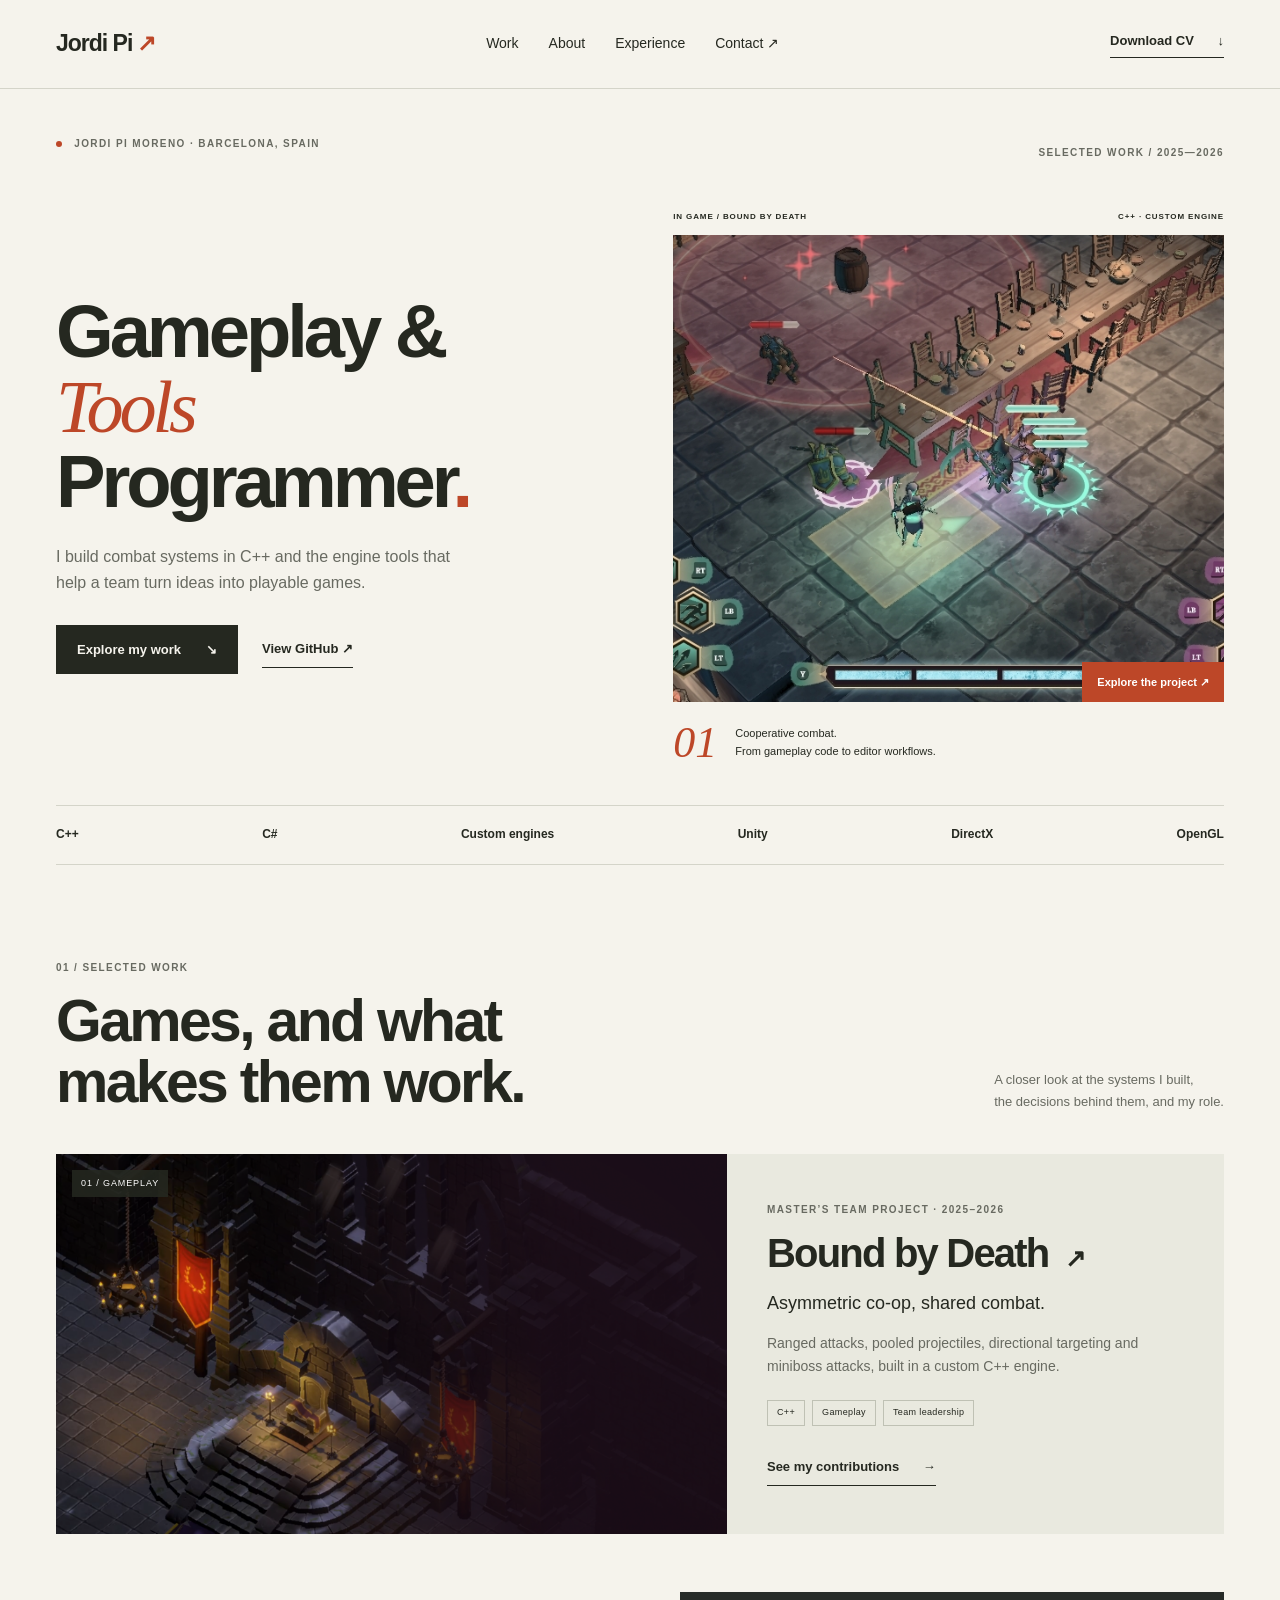
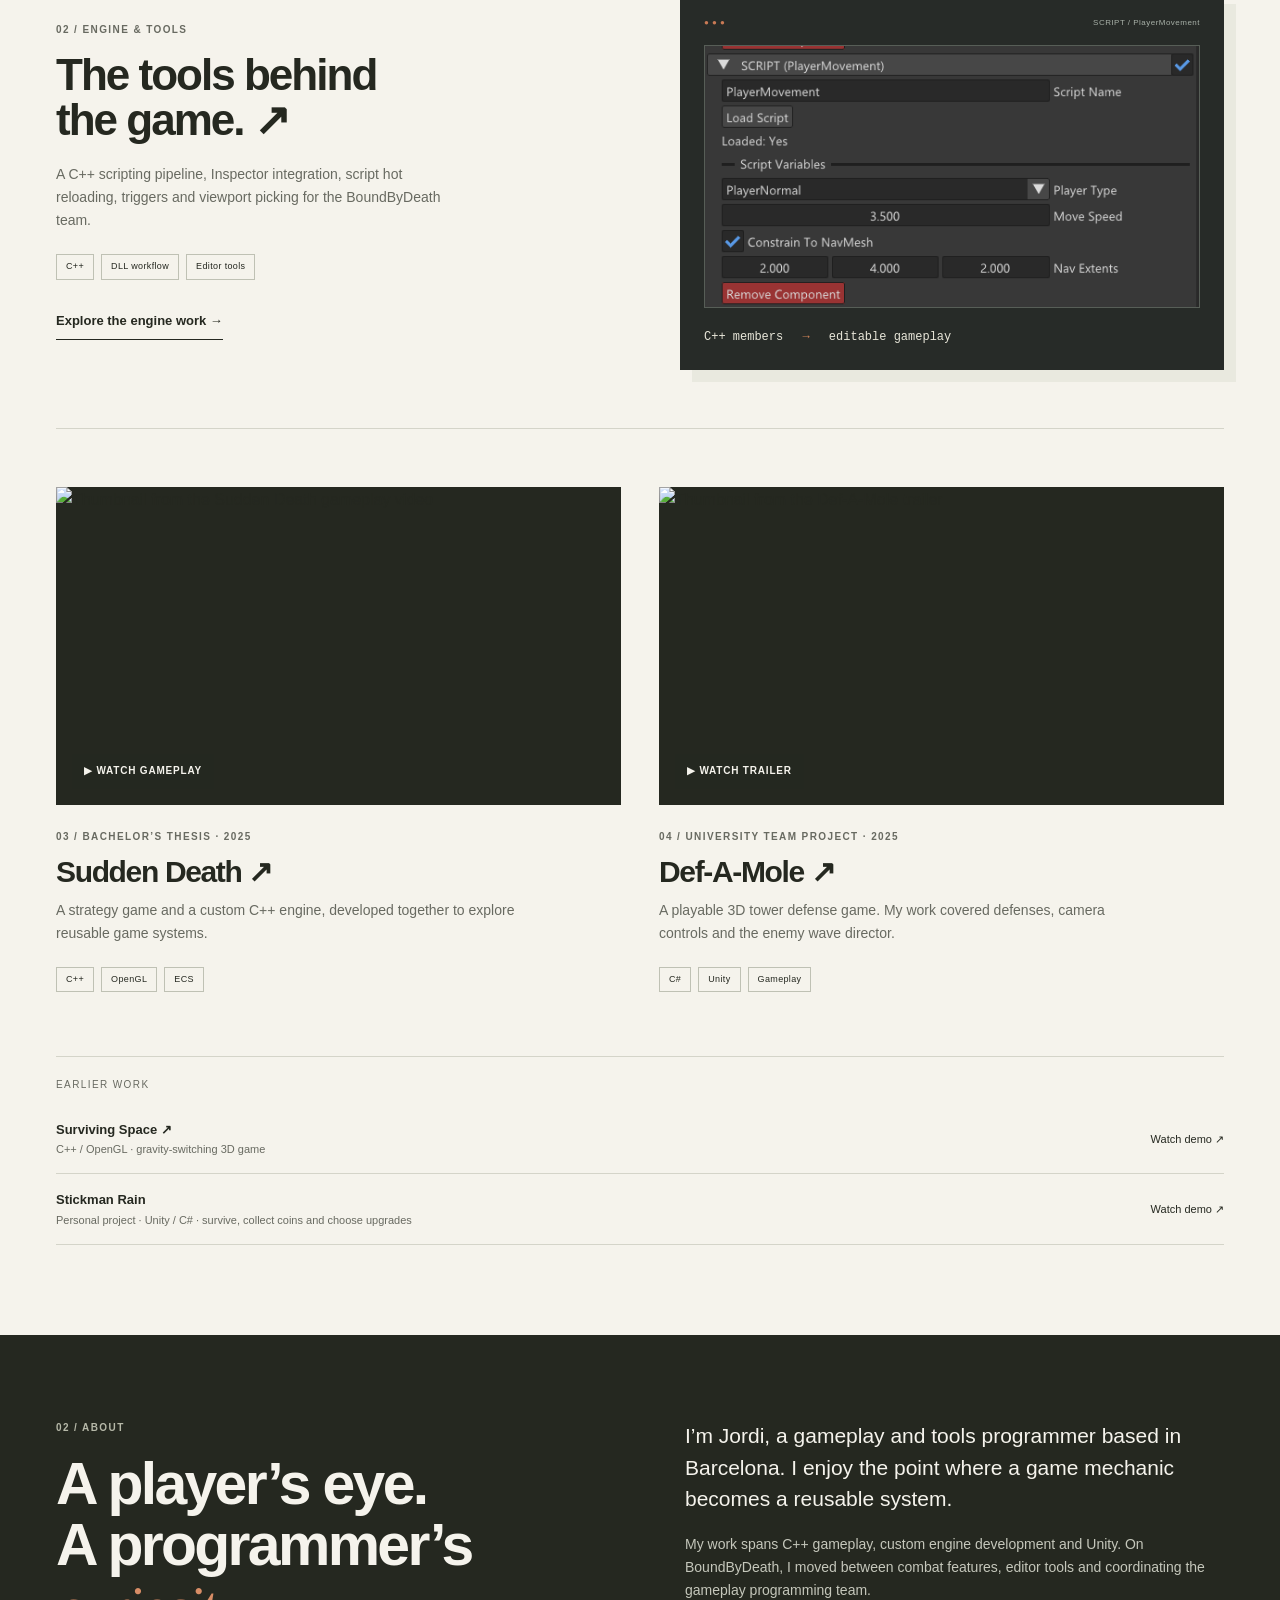
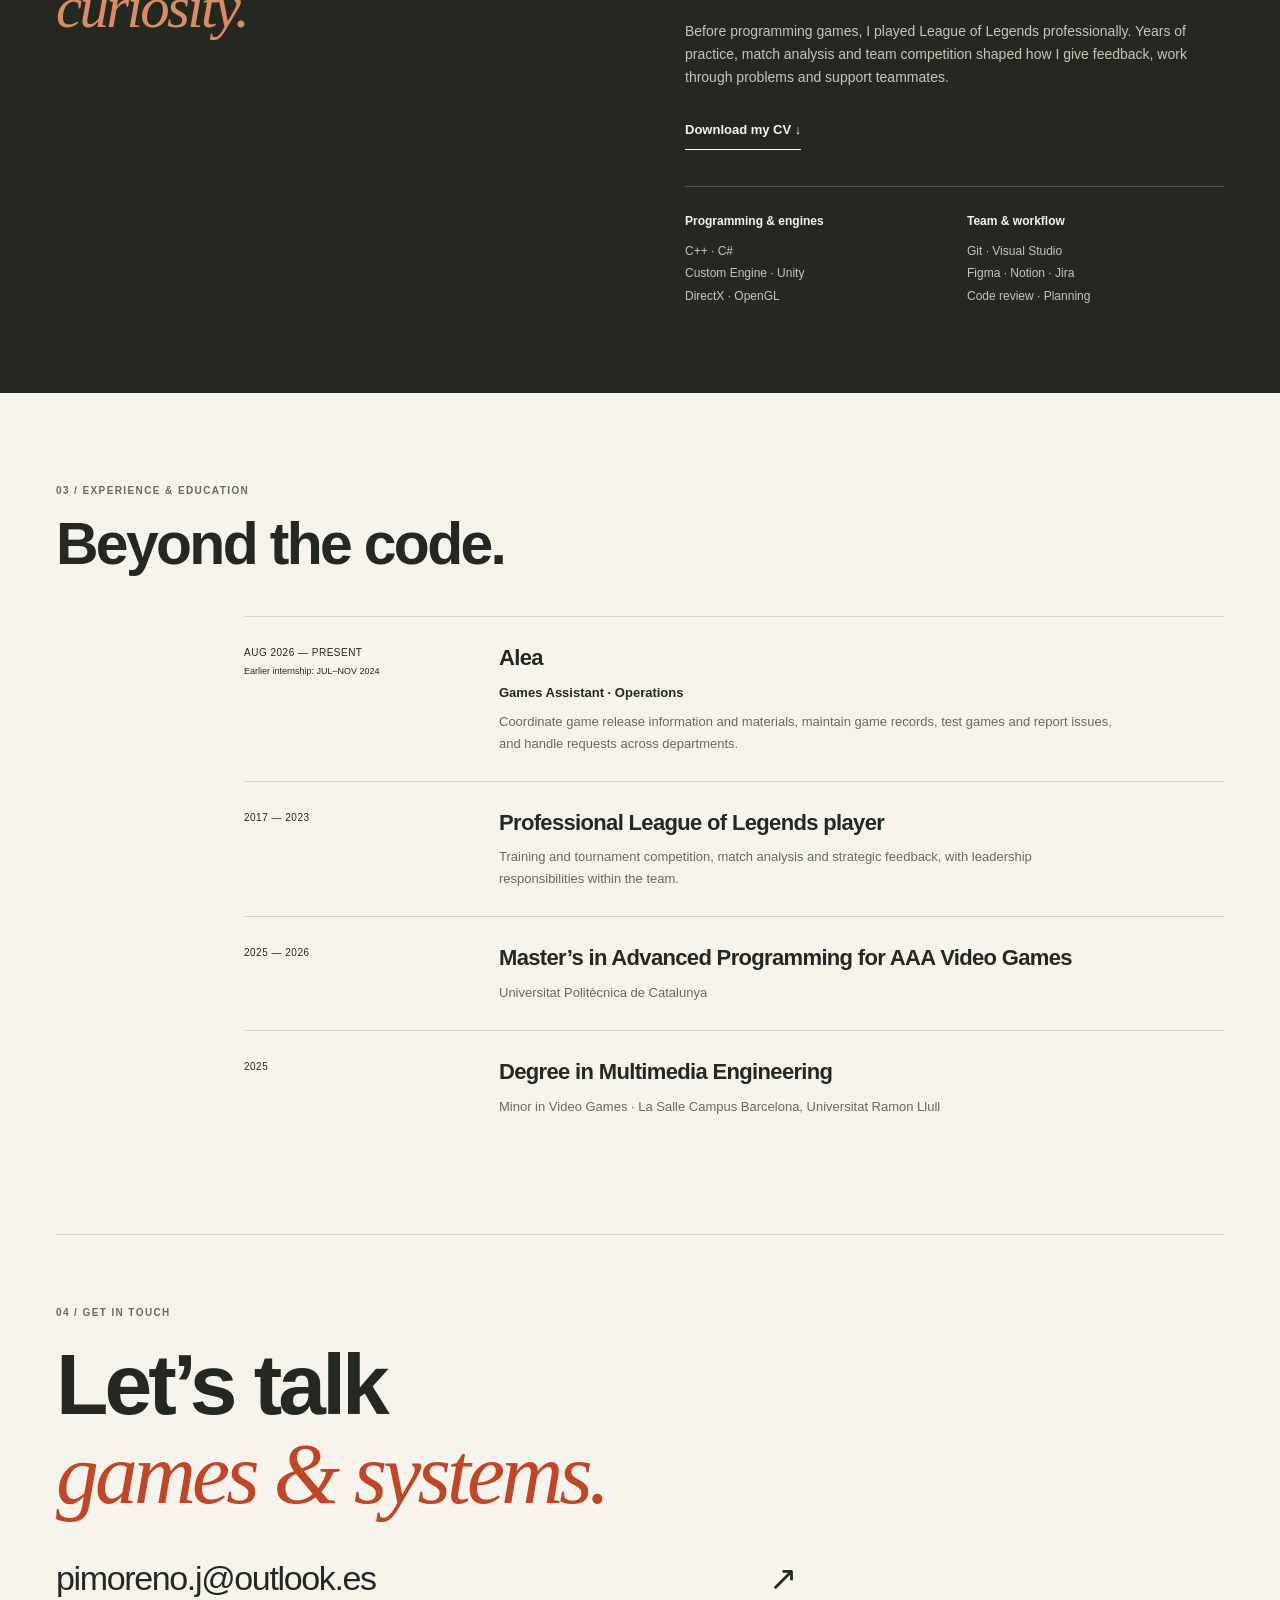
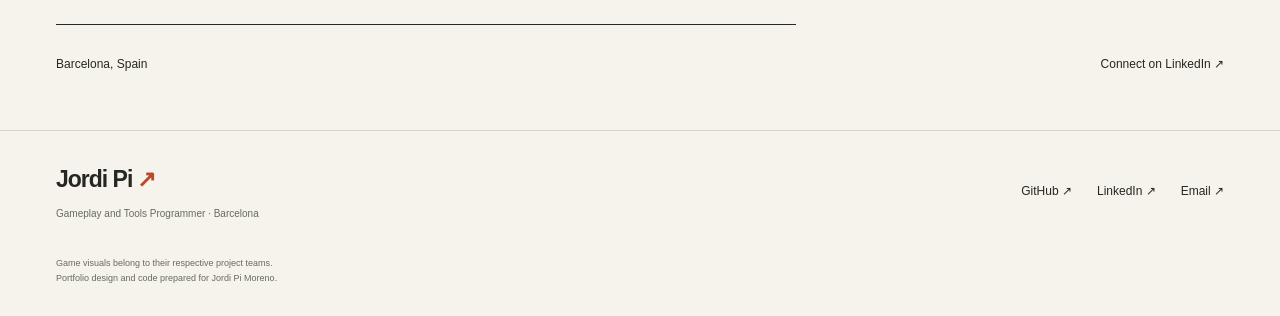
==== index.html @ d1c94d0a "Publish personal gameplay and tools portfolio" ====
<!doctype html><html lang="en"><head><meta charset="utf-8"><meta name="viewport" content="width=device-width, initial-scale=1"><meta name="theme-color" content="#f5f3ec"><title>Gameplay and Tools Programmer | Jordi Pi Moreno</title><meta name="description" content="Jordi Pi Moreno builds C++ gameplay systems and engine tools. Explore BoundByDeath, custom engine work, Sudden Death and Def-A-Mole."><meta property="og:title" content="Gameplay and Tools Programmer | Jordi Pi Moreno"><meta property="og:description" content="Jordi Pi Moreno builds C++ gameplay systems and engine tools. Explore BoundByDeath, custom engine work, Sudden Death and Def-A-Mole."><meta property="og:type" content="website"><link rel="icon" href="assets/favicon.svg" type="image/svg+xml"><link rel="stylesheet" href="assets/style.css"></head><body><a class="skip" href="#main">Skip to content</a><header class="site-header"><a class="wordmark" href="index.html" aria-label="Jordi Pi Moreno home">Jordi Pi<span class="mark">↗</span></a><nav aria-label="Main navigation"><a href="index.html#work">Work</a><a href="index.html#about">About</a><a href="index.html#experience">Experience</a><a href="mailto:pimoreno.j@outlook.es">Contact ↗</a></nav><a class="cv-link" href="assets/documents/Jordi_Pi_Moreno_CV.pdf" download>Download CV <span>↓</span></a></header><main id="main"><section class="hero wrap"><div class="hero-top"><p class="eyebrow"><span class="status-dot"></span> Jordi Pi Moreno · Barcelona, Spain</p><p class="edition">SELECTED WORK / 2025—2026</p></div><div class="hero-grid"><div class="hero-copy"><h1>Gameplay &amp;<br><em>Tools</em><br>Programmer<span class="orange">.</span></h1><p class="intro">I build combat systems in C++ and the engine tools that help a team turn ideas into playable games.</p><div class="hero-actions"><a class="button primary" href="#work">Explore my work <span>↘</span></a><a class="text-link" href="https://github.com/JorxPi">View GitHub ↗</a></div></div><div class="hero-visual"><div class="image-label"><span>IN GAME / BOUND BY DEATH</span><span>C++ · CUSTOM ENGINE</span></div><a class="hero-image" href="bound-by-death.html" aria-label="Explore my BoundByDeath contributions"><img src="assets/images/execution_gameplay.png" alt="Two players fighting enemies in BoundByDeath, with the shared Reaper Gauge visible" fetchpriority="high" width="960" height="531"><span class="image-open">Explore the project ↗</span></a><div class="hero-note"><span class="note-number">01</span><p>Cooperative combat.<br>From gameplay code to editor workflows.</p></div></div></div><div class="expertise-line"><span>C++</span><span>C#</span><span>Custom engines</span><span>Unity</span><span>DirectX</span><span>OpenGL</span></div></section>
<section id="work" class="work-section wrap"><div class="section-heading"><div><p class="eyebrow">01 / Selected work</p><h2>Games, and what<br>makes them work.</h2></div><p>A closer look at the systems I built,<br>the decisions behind them, and my role.</p></div>
<article class="featured-project"><a class="featured-image" href="bound-by-death.html"><img src="assets/images/main_menu.png" alt="BoundByDeath main-menu background artwork showing the throne room" loading="lazy" width="1920" height="1080"><span class="image-corner">01 / GAMEPLAY</span></a><div class="featured-copy"><p class="eyebrow">MASTER’S TEAM PROJECT · 2025–2026</p><h3><a href="bound-by-death.html">Bound by Death <span>↗</span></a></h3><p class="project-subtitle">Asymmetric co-op, shared combat.</p><p>Ranged attacks, pooled projectiles, directional targeting and miniboss attacks, built in a custom C++ engine.</p><ul class="tags"><li>C++</li><li>Gameplay</li><li>Team leadership</li></ul><a class="text-link" href="bound-by-death.html">See my contributions <span>→</span></a></div></article>
<article class="engine-feature"><div><p class="eyebrow">02 / ENGINE &amp; TOOLS</p><h3><a href="engine-tools.html">The tools behind<br>the game. <span>↗</span></a></h3><p>A C++ scripting pipeline, Inspector integration, script hot reloading, triggers and viewport picking for the BoundByDeath team.</p><ul class="tags"><li>C++</li><li>DLL workflow</li><li>Editor tools</li></ul><a class="text-link" href="engine-tools.html">Explore the engine work →</a></div><a class="engine-art" href="engine-tools.html" aria-label="Explore engine tools"><div class="editor-bar"><span>● ● ●</span><span>SCRIPT / PlayerMovement</span></div><img src="assets/images/fields_inspector.png" alt="PlayerMovement script fields exposed in the engine Inspector" loading="lazy" width="533" height="281"><div class="code-tag">C++ members <span>→</span> editable gameplay</div></a></article>
<div class="project-pair"><article class="small-project"><a class="project-video-cover" href="sudden-death.html" aria-label="Watch Sudden Death gameplay and read the project"><img src="https://i.ytimg.com/vi/ZcBAoJ-aycY/hqdefault.jpg" alt="Thumbnail from the Sudden Death gameplay video" loading="lazy" width="480" height="360"><span>▶ WATCH GAMEPLAY</span></a><p class="eyebrow">03 / BACHELOR’S THESIS · 2025</p><h3><a href="sudden-death.html">Sudden Death ↗</a></h3><p>A strategy game and a custom C++ engine, developed together to explore reusable game systems.</p><ul class="tags"><li>C++</li><li>OpenGL</li><li>ECS</li></ul></article><article class="small-project"><a class="project-video-cover" href="def-a-mole.html" aria-label="Watch the Def-A-Mole trailer and read the project"><img src="https://i.ytimg.com/vi/zl9m7LViXJw/hqdefault.jpg" alt="Thumbnail from the Def-A-Mole trailer" loading="lazy" width="480" height="360"><span>▶ WATCH TRAILER</span></a><p class="eyebrow">04 / UNIVERSITY TEAM PROJECT · 2025</p><h3><a href="def-a-mole.html">Def-A-Mole ↗</a></h3><p>A playable 3D tower defense game. My work covered defenses, camera controls and the enemy wave director.</p><ul class="tags"><li>C#</li><li>Unity</li><li>Gameplay</li></ul></article></div><div class="more-work"><p>Earlier work</p><div class="earlier-project"><a href="https://github.com/JorxPi/Surviving-Space">Surviving Space ↗ <span>C++ / OpenGL · gravity-switching 3D game</span></a><a href="https://www.youtube.com/watch?v=R5BXONL6Uss">Watch demo ↗</a></div><div class="earlier-project"><div><strong>Stickman Rain</strong><span>Personal project · Unity / C# · survive, collect coins and choose upgrades</span></div><a href="https://www.youtube.com/watch?v=lemHqWVhc8E">Watch demo ↗</a></div></div></section>
<section id="about" class="about-section"><div class="wrap about-grid"><div><p class="eyebrow">02 / About</p><h2>A player’s eye.<br>A programmer’s<br><em>curiosity.</em></h2></div><div class="about-copy"><p class="large-copy">I’m Jordi, a gameplay and tools programmer based in Barcelona. I enjoy the point where a game mechanic becomes a reusable system.</p><p>My work spans C++ gameplay, custom engine development and Unity. On BoundByDeath, I moved between combat features, editor tools and coordinating the gameplay programming team.</p><p>Before programming games, I played League of Legends professionally. Years of practice, match analysis and team competition shaped how I give feedback, work through problems and support teammates.</p><a class="text-link" href="assets/documents/Jordi_Pi_Moreno_CV.pdf" download>Download my CV ↓</a><div class="skill-columns"><div><h3>Programming &amp; engines</h3><p>C++ · C#<br>Custom Engine · Unity<br>DirectX · OpenGL</p></div><div><h3>Team &amp; workflow</h3><p>Git · Visual Studio<br>Figma · Notion · Jira<br>Code review · Planning</p></div></div></div></div></section>
<section id="experience" class="experience-section wrap"><div class="section-heading"><div><p class="eyebrow">03 / Experience &amp; education</p><h2>Beyond the code.</h2></div></div><div class="timeline"><article><p class="timeline-date">AUG 2026 — PRESENT<br><small>Earlier internship: JUL–NOV 2024</small></p><div><h3>Alea</h3><p class="timeline-role">Games Assistant · Operations</p><p>Coordinate game release information and materials, maintain game records, test games and report issues, and handle requests across departments.</p></div></article><article><p class="timeline-date">2017 — 2023</p><div><h3>Professional League of Legends player</h3><p>Training and tournament competition, match analysis and strategic feedback, with leadership responsibilities within the team.</p></div></article><article><p class="timeline-date">2025 — 2026</p><div><h3>Master’s in Advanced Programming for AAA Video Games</h3><p>Universitat Politècnica de Catalunya</p></div></article><article><p class="timeline-date">2025</p><div><h3>Degree in Multimedia Engineering</h3><p>Minor in Video Games · La Salle Campus Barcelona, Universitat Ramon Llull</p></div></article></div></section>
<section class="contact-section wrap"><p class="eyebrow">04 / Get in touch</p><h2>Let’s talk<br><em>games &amp; systems.</em></h2><a class="contact-email" href="mailto:pimoreno.j@outlook.es">pimoreno.j@outlook.es <span>↗</span></a><div class="contact-bottom"><p>Barcelona, Spain</p><a href="https://www.linkedin.com/in/jordi-pi-moreno-0047b5302/">Connect on LinkedIn ↗</a></div></section></main><footer class="site-footer"><div><a class="wordmark" href="index.html">Jordi Pi<span class="mark">↗</span></a><p>Gameplay and Tools Programmer · Barcelona</p></div><div class="footer-links"><a href="https://github.com/JorxPi">GitHub ↗</a><a href="https://www.linkedin.com/in/jordi-pi-moreno-0047b5302/">LinkedIn ↗</a><a href="mailto:pimoreno.j@outlook.es">Email ↗</a></div><p class="credits">Game visuals belong to their respective project teams.<br>Portfolio design and code prepared for Jordi Pi Moreno.</p></footer><dialog id="image-dialog" aria-label="Expanded project image"><button class="close-dialog" aria-label="Close image">Close ×</button><img alt=""><p></p></dialog><script src="assets/site.js" defer></script></body></html>
---- assets/style.css ----
@charset "UTF-8";
.video-section{padding-bottom:42px}.video-heading{display:flex;justify-content:space-between;align-items:center;gap:20px;margin-bottom:16px}.video-frame{aspect-ratio:16/9;background:#252820}.video-frame iframe{width:100%;height:100%;border:0;display:block}.video-caption{font-size:12px;color:#686a61;margin-top:12px}.project-video-cover{position:relative;display:block;margin-bottom:24px;background:#252820;overflow:hidden}.project-video-cover img{aspect-ratio:16/9;object-fit:cover;transition:transform .3s}.project-video-cover:hover img{transform:scale(1.025)}.project-video-cover>span{position:absolute;bottom:16px;left:16px;background:#252820e8;color:#f5f3ec;font-size:10px;font-weight:700;letter-spacing:.08em;padding:9px 12px}.earlier-project{display:flex;justify-content:space-between;align-items:center;gap:20px;padding:15px 0;border-bottom:1px solid #d4d4c9;font-size:13px}.earlier-project>a:first-child{font-weight:700}.earlier-project span{display:block;font-weight:400;font-size:11px;color:#686a61}.earlier-project>a:last-child{font-size:11px;white-space:nowrap}@media(max-width:760px){.video-heading{align-items:flex-start}.video-heading .text-link{font-size:10px;white-space:nowrap}.video-heading .eyebrow{font-size:9px}.video-caption{font-size:10px}.project-video-cover>span{font-size:9px}.earlier-project{font-size:12px;gap:12px}.earlier-project span{font-size:10px}}
:root{--paper:#f5f3ec;--ink:#252820;--muted:#686a61;--orange:#bd4728;--line:#d4d4c9;--soft:#e9e9df;--serif:Georgia,'Times New Roman',serif;--sans:Arial,Helvetica,sans-serif}*{box-sizing:border-box}html{scroll-behavior:smooth;scroll-padding-top:100px}body{margin:0;background:var(--paper);color:var(--ink);font:16px/1.65 var(--sans);-webkit-font-smoothing:antialiased}a{color:inherit;text-decoration:none}a:hover{color:var(--orange)}a:focus-visible,button:focus-visible,summary:focus-visible{outline:3px solid var(--orange);outline-offset:5px}img{display:block;width:100%;height:auto}button{font:inherit}h1,h2,h3,p,figure{margin:0}h1,h2,h3{line-height:1.04;letter-spacing:-.045em}p+p{margin-top:18px}em{font-family:var(--serif);font-weight:400}h2{font-size:clamp(35px,4.6vw,64px);font-weight:600}h3{font-size:30px;font-weight:600}small{font-size:.8em}.wrap{width:min(1280px,calc(100% - 112px));margin:auto}.skip{position:fixed;left:20px;top:-100px;z-index:100;padding:10px;background:var(--paper)}.skip:focus{top:10px}.site-header{max-width:1440px;margin:auto;padding:25px 56px;display:flex;align-items:center;justify-content:space-between;gap:24px;border-bottom:1px solid var(--line)}.wordmark{font-size:23px;font-weight:750;letter-spacing:-1px;white-space:nowrap}.mark{color:var(--orange);display:inline-block;margin-left:5px}.site-header nav{display:flex;gap:30px;font-size:14px}.cv-link{font-size:13px;font-weight:700;border-bottom:1px solid var(--ink);padding-bottom:5px}.cv-link span{margin-left:20px}.hero{padding-top:38px}.hero-top{display:flex;justify-content:space-between;align-items:center;gap:20px}.eyebrow,.edition{font-size:10px;letter-spacing:.14em;text-transform:uppercase;font-weight:700;line-height:1.5}.eyebrow{color:var(--muted)}.edition{color:var(--muted);white-space:nowrap}.status-dot{display:inline-block;width:6px;height:6px;border-radius:50%;background:var(--orange);vertical-align:middle;margin-right:8px}.hero-grid{display:grid;grid-template-columns:1.03fr 1fr;gap:50px;align-items:center;padding:44px 0 40px}.hero h1{font-size:clamp(47px,5.8vw,85px);font-weight:600;line-height:1.01;letter-spacing:-.055em}.hero h1 em{color:var(--orange)}.orange{color:var(--orange)}.intro{color:var(--muted);max-width:420px;font-size:16px;line-height:1.65;margin-top:24px}.hero-actions{display:flex;align-items:center;gap:24px;margin-top:28px}.button{padding:13px 20px;display:inline-flex;align-items:center;gap:25px;font-size:13px;font-weight:700;border:1px solid transparent;transition:background .18s,transform .18s}.button:hover{transform:translateY(-2px)}.primary{background:var(--ink);color:var(--paper)}.primary:hover{background:var(--orange);color:white}.secondary{border-color:var(--line)}.text-link{font-weight:700;font-size:13px;display:inline-block;padding:8px 0;border-bottom:1px solid currentColor}.text-link span{margin-left:20px}.hero-visual{padding-top:6px}.image-label{font-size:8px;letter-spacing:.11em;font-weight:700;display:flex;justify-content:space-between;gap:12px;padding-bottom:12px}.hero-image{position:relative;display:block;overflow:hidden;background:var(--ink)}.hero-image img{aspect-ratio:1.18;object-fit:cover;object-position:47% center;transition:transform .5s}.hero-image:hover img{transform:scale(1.035)}.image-open{position:absolute;bottom:0;right:0;background:var(--orange);color:white;padding:11px 15px;font-size:11px;font-weight:700}.hero-note{display:flex;gap:18px;align-items:center;padding:19px 0 0}.note-number{font-size:44px;line-height:1;color:var(--orange);font-family:var(--serif);font-style:italic}.hero-note p{font-size:11px;line-height:1.6}.expertise-line{padding:19px 0;border-top:1px solid var(--line);border-bottom:1px solid var(--line);display:flex;justify-content:space-between;font-size:12px;font-weight:700}.work-section{padding-top:95px;padding-bottom:90px}.section-heading{display:flex;align-items:flex-end;justify-content:space-between;gap:30px;margin-bottom:42px}.section-heading h2{margin-top:15px}.section-heading>p{color:var(--muted);font-size:13px;max-width:310px}.featured-project{display:grid;grid-template-columns:1.35fr 1fr;background:var(--soft);align-items:center}.featured-image{position:relative;display:block;overflow:hidden;height:100%}.featured-image img{height:100%;min-height:380px;object-fit:cover;object-position:50%}.image-corner{position:absolute;left:16px;top:16px;color:white;background:#252820d9;padding:6px 9px;font-size:9px;letter-spacing:.1em}.featured-copy{padding:40px}.featured-copy h3{font-size:40px;margin-top:16px}.featured-copy h3 span{font-size:25px;margin-left:7px}.featured-copy>p:not(.eyebrow){font-size:14px;color:var(--muted);margin-top:16px}.featured-copy .project-subtitle{font-size:18px!important;color:var(--ink)!important;line-height:1.4}.tags{display:flex;flex-wrap:wrap;gap:7px;list-style:none;padding:0;margin:22px 0}.tags li{font-size:9px;letter-spacing:.04em;padding:5px 9px;border:1px solid #bfc1b4;line-height:1.5}.engine-feature{display:grid;grid-template-columns:1fr 1fr;gap:80px;padding:58px 0;border-bottom:1px solid var(--line);align-items:center}.engine-feature h3{font-size:44px;margin:15px 0 20px}.engine-feature p:not(.eyebrow){font-size:14px;color:var(--muted);max-width:410px}.engine-art{background:#272b28;padding:24px;box-shadow:12px 12px 0 var(--soft)}.editor-bar{display:flex;justify-content:space-between;color:#a8b1a8;font-size:8px;letter-spacing:.06em;padding-bottom:16px}.editor-bar span:first-child{color:#c97a55}.engine-art img{border:1px solid #575e57}.code-tag{color:#e8e6d9;font:12px/1.5 Consolas,monospace;padding-top:20px}.code-tag span{color:#d28559;margin:0 12px}.project-pair{display:grid;grid-template-columns:1fr 1fr;gap:38px;padding-top:58px}.concept-art{position:relative;height:300px;display:block;overflow:hidden;padding:28px;margin-bottom:24px}.strategy-art{background:#dedfd3}.mole-art{background:#e4be94}.art-label,.art-note{position:absolute;font-size:8px;letter-spacing:.12em;font-weight:700;z-index:1}.art-label{top:24px;left:27px}.art-note{bottom:24px;left:27px}.art-title{position:relative;display:block;font-size:64px;letter-spacing:-.065em;line-height:.9;padding-top:52px;font-weight:700;z-index:1;color:var(--ink)}.art-title em{font-size:1.1em}.strategy-grid{display:grid;grid-template-columns:repeat(4,48px);gap:6px;position:absolute;right:-15px;top:55px;transform:rotate(-20deg);opacity:.4}.strategy-grid i{height:48px;border:1px solid #7f8970}.strategy-grid i:nth-child(6),.strategy-grid i:nth-child(11){background:#717b62}.wave-lines{position:absolute;right:-40px;bottom:-40px;width:260px;height:260px}.wave-lines i{position:absolute;inset:0;border:1px solid #805e36;border-radius:50%;opacity:.45}.wave-lines i:nth-child(2){inset:35px}.wave-lines i:nth-child(3){inset:70px;background:#a56d37}.small-project h3{margin:12px 0;font-size:30px}.small-project>p:not(.eyebrow){color:var(--muted);font-size:14px;max-width:460px}.more-work{margin-top:42px;border-top:1px solid var(--line)}.more-work>p{padding:20px 0 10px;font-size:10px;text-transform:uppercase;letter-spacing:.14em;color:var(--muted)}.more-work>a{display:flex;justify-content:space-between;align-items:center;gap:20px;padding:14px 0;border-bottom:1px solid var(--line);font-size:14px;font-weight:700}.more-work>a span{font-size:12px;font-weight:400;color:var(--muted);margin-left:auto}.about-section{background:var(--ink);color:var(--paper);padding:85px 0}.about-section .eyebrow{color:#b6b8a8}.about-grid{display:grid;grid-template-columns:1fr 1fr;gap:90px}.about-grid h2{margin-top:18px}.about-grid h2 em{color:#d88d66}.about-copy>p:not(.large-copy){font-size:14px;color:#c5c7bb}.large-copy{font-size:21px;line-height:1.5}.about-copy>.text-link{margin-top:22px}.skill-columns{display:grid;grid-template-columns:1fr 1fr;gap:25px;border-top:1px solid #55594c;margin-top:36px;padding-top:25px}.skill-columns h3{font-size:12px;letter-spacing:0;line-height:1.5;margin-bottom:10px}.skill-columns p{font-size:12px;color:#c5c7bb;line-height:1.9}.experience-section{padding:90px 0}.timeline{max-width:980px;margin-left:auto}.timeline article{display:grid;grid-template-columns:230px 1fr;gap:25px;padding:27px 0;border-top:1px solid var(--line)}.timeline h3{font-size:22px;letter-spacing:-.03em;line-height:1.25;margin-bottom:10px}.timeline article p:not(.timeline-date){font-size:13px;color:var(--muted);max-width:620px}.timeline-date{font-size:10px;line-height:1.8;letter-spacing:.05em}.timeline-date small{font-size:9px;letter-spacing:0}.timeline .timeline-role{font-weight:700;color:var(--ink)!important}.timeline p+p{margin-top:8px}.contact-section{border-top:1px solid var(--line);padding:70px 0 55px}.contact-section h2{font-size:clamp(44px,6.7vw,88px);margin:20px 0 30px}.contact-section h2 em{color:var(--orange)}.contact-email{display:flex;align-items:center;justify-content:space-between;font-size:clamp(18px,3vw,34px);letter-spacing:-.04em;border-bottom:1px solid var(--ink);padding-bottom:18px;max-width:740px}.contact-bottom{display:flex;justify-content:space-between;font-size:12px;padding-top:30px}.site-footer{padding:30px 56px;border-top:1px solid var(--line);display:grid;grid-template-columns:1fr auto;gap:25px;max-width:1440px;margin:auto}.site-footer p{font-size:10px;color:var(--muted);margin-top:8px}.footer-links{display:flex;align-items:center;gap:25px;font-size:12px}.credits{grid-column:1/-1;font-size:9px!important}.case-intro{padding:35px 0 45px}.back-link{font-size:12px;display:inline-block;margin-bottom:35px}.case-intro h1{font-size:clamp(48px,7.3vw,100px);margin:18px 0 20px}.case-subtitle{font-size:24px;font-family:var(--serif);font-style:italic;line-height:1.4;color:var(--muted)}.case-meta{display:grid;grid-template-columns:1fr 1fr 1fr;gap:30px;border-top:1px solid var(--line);margin-top:35px;padding-top:22px}.case-meta span{font-size:9px;letter-spacing:.13em;font-weight:700;color:var(--muted)}.case-meta p{font-size:12px;line-height:1.6;margin-top:7px}.case-links{display:flex;flex-wrap:wrap;gap:12px;margin-top:25px}.case-links:empty{display:none}.case-cover{padding-bottom:30px}.case-cover img{max-height:610px;object-fit:cover}.project-figure{margin:28px 0}.zoom-image{display:block;width:100%;border:0;background:transparent;padding:0;cursor:zoom-in}.zoom-image img{max-height:620px;object-fit:contain;background:#e9e9df}.project-figure figcaption{font-size:11px;line-height:1.65;color:var(--muted);padding-top:10px}.case-layout{display:grid;grid-template-columns:190px minmax(0,1fr);gap:75px;padding-bottom:70px}.case-index{position:sticky;top:30px;align-self:start;padding-top:45px}.case-index a{display:block;font-size:12px;padding:10px 0;border-bottom:1px solid var(--line)}.case-index p{margin-bottom:13px}.case-content{max-width:860px}.case-content section{padding:50px 0;border-bottom:1px solid var(--line);scroll-margin-top:25px}.case-content h2{font-size:46px;margin:16px 0 24px}.case-content h3{font-size:25px;margin:30px 0 16px}.case-content p{font-size:15px;color:var(--muted)}.case-content .lead{font-size:20px;line-height:1.55;color:var(--ink)}.case-content p+.project-figure{margin-top:30px}.diagram{background:#fff;padding:15px}.diagram figcaption{padding:10px}.case-content details{margin-top:24px;border-top:1px solid var(--line);border-bottom:1px solid var(--line)}.case-content summary{cursor:pointer;display:flex;justify-content:space-between;padding:15px 0;font-size:12px;font-weight:700;list-style:none}.case-content summary::-webkit-details-marker{display:none}.case-content details[open] summary span{transform:rotate(45deg)}.case-content details p{padding-bottom:18px;font-size:12px}.case-content details a{text-decoration:underline;text-underline-offset:3px}.reload-flow{list-style:none;padding:0;display:grid;grid-template-columns:repeat(4,1fr);border:1px solid var(--line);margin:28px 0}.reload-flow li{padding:14px;font-size:11px;border-right:1px solid var(--line)}.reload-flow li:last-child{border-right:0}.reload-flow span{display:block;color:var(--orange);font-family:var(--serif);font-size:26px;font-style:italic;margin-bottom:10px}.short-case{display:grid;grid-template-columns:1fr 1.3fr;gap:80px;border-top:1px solid var(--line);padding:60px 0 100px}.short-case h2{font-size:44px;margin-top:18px}.short-case p{color:var(--muted);font-size:15px}.short-case .lead{font-size:21px;color:var(--ink)}.system-diagram{background:var(--ink);color:var(--paper);padding:35px;margin-top:35px;text-align:center}.system-diagram>div{border:1px solid #777d6b;padding:15px;font-size:14px}.system-diagram>span{display:block;color:#dd9168;font-size:22px;padding:4px}.system-diagram small{display:block;margin-top:25px;font-size:8px;letter-spacing:.1em}.caption-note{font-size:10px!important;margin-top:8px!important}.contribution-list{margin-top:30px}.contribution-list>div{border-top:1px solid var(--line);padding:20px 0}.contribution-list span{color:var(--orange);font-size:12px}.contribution-list h3{font-size:25px;margin:8px 0 12px}.contribution-list p{font-size:13px}dialog{border:0;padding:55px 25px 20px;background:var(--paper);color:var(--ink);max-width:min(1100px,94vw);max-height:94vh}dialog::backdrop{background:#131710e8}dialog img{max-height:75vh;width:auto;max-width:100%;margin:auto;object-fit:contain}dialog p{font-size:12px;margin-top:14px}dialog .close-dialog{position:absolute;top:12px;right:20px;border:0;background:none;cursor:pointer;font-size:13px;padding:8px}body.modal-open{overflow:hidden}
@media(min-width:1500px){.hero-grid{gap:85px}.hero h1{font-size:88px}}
@media(max-width:1050px){.wrap{width:calc(100% - 64px)}.site-header{padding:22px 32px}.hero-grid{gap:30px}.hero h1{font-size:60px}.hero-actions{gap:15px}.hero-actions .text-link{font-size:11px}.featured-copy{padding:28px}.featured-copy h3{font-size:34px}.engine-feature{gap:40px}.about-grid{gap:45px}.case-layout{grid-template-columns:150px minmax(0,1fr);gap:40px}.site-footer{padding:30px 32px}.short-case{gap:40px}.hero-image img{aspect-ratio:1.03}.intro{font-size:14px}.concept-art{height:270px}.art-title{font-size:58px}}
@media(max-width:760px){html{scroll-padding-top:24px}.wrap{width:calc(100% - 40px)}.site-header{padding:20px;flex-wrap:wrap;gap:16px}.wordmark{font-size:22px}.site-header nav{order:3;justify-content:space-between;width:100%;gap:18px;border-top:1px solid var(--line);padding-top:14px;font-size:12px}.cv-link{font-size:11px}.hero{padding-top:25px}.edition{display:none}.hero-grid{grid-template-columns:1fr;padding-top:30px;gap:35px}.hero h1{font-size:clamp(49px,11.5vw,76px)}.intro{font-size:15px;max-width:480px}.hero-actions{gap:25px}.hero-visual{padding-top:0}.hero-image img{aspect-ratio:1.6}.hero-note{padding-top:16px}.expertise-line{flex-wrap:wrap;justify-content:flex-start;gap:12px 24px;font-size:10px}.work-section{padding-top:65px;padding-bottom:60px}.section-heading{display:block;margin-bottom:28px}.section-heading>p{margin-top:20px}.featured-project{grid-template-columns:1fr}.featured-image img{min-height:0;aspect-ratio:1.65}.featured-copy{padding:28px}.featured-copy h3{font-size:36px}.engine-feature{grid-template-columns:1fr;gap:32px;padding:38px 0 45px}.engine-feature h3{font-size:40px}.engine-art{margin-right:10px}.project-pair{grid-template-columns:1fr;gap:28px;padding-top:40px}.concept-art{height:270px}.art-title{font-size:68px}.small-project .tags{margin-top:18px}.more-work{margin-top:20px}.more-work>a{flex-wrap:wrap;gap:4px;font-size:13px}.more-work>a span{font-size:10px;flex-basis:100%;order:2}.about-section{padding:55px 0}.about-grid{grid-template-columns:1fr;gap:30px}.large-copy{font-size:20px}.about-grid h2{font-size:46px}.experience-section{padding:55px 0}.timeline article{grid-template-columns:1fr;gap:10px;padding:24px 0}.timeline h3{font-size:21px}.contact-section{padding:50px 0 35px}.contact-email{font-size:22px}.contact-bottom{font-size:10px}.site-footer{padding:25px 20px;grid-template-columns:1fr;gap:20px}.footer-links{font-size:11px}.credits{grid-column:auto}.case-intro{padding:25px 0 30px}.case-intro h1{font-size:52px}.case-subtitle{font-size:22px}.case-meta{grid-template-columns:1fr 1fr;gap:18px}.case-meta p{font-size:11px}.case-links{gap:8px}.case-links .button{font-size:11px;padding:12px 14px;gap:12px}.case-layout{grid-template-columns:1fr;gap:0}.case-index{position:static;display:flex;flex-wrap:wrap;gap:0 18px;padding-top:0;border-bottom:1px solid var(--line);padding-bottom:15px}.case-index p{flex-basis:100%;margin-bottom:4px}.case-index a{border:0;font-size:10px;padding:4px 0}.case-content section{padding:35px 0}.case-content h2{font-size:37px}.case-content .lead{font-size:18px}.case-content p{font-size:14px}.project-figure{margin:22px 0}.project-figure figcaption{font-size:10px}.diagram{padding:4px}.reload-flow{grid-template-columns:1fr 1fr}.reload-flow li:nth-child(2){border-right:0}.reload-flow li:nth-child(-n+2){border-bottom:1px solid var(--line)}.short-case{grid-template-columns:1fr;gap:25px;padding:35px 0 60px}.short-case h2{font-size:38px}.short-case .lead{font-size:19px}.system-diagram{padding:22px}}
@media(prefers-reduced-motion:reduce){html{scroll-behavior:auto}*,*::before,*::after{transition:none!important;animation:none!important}}
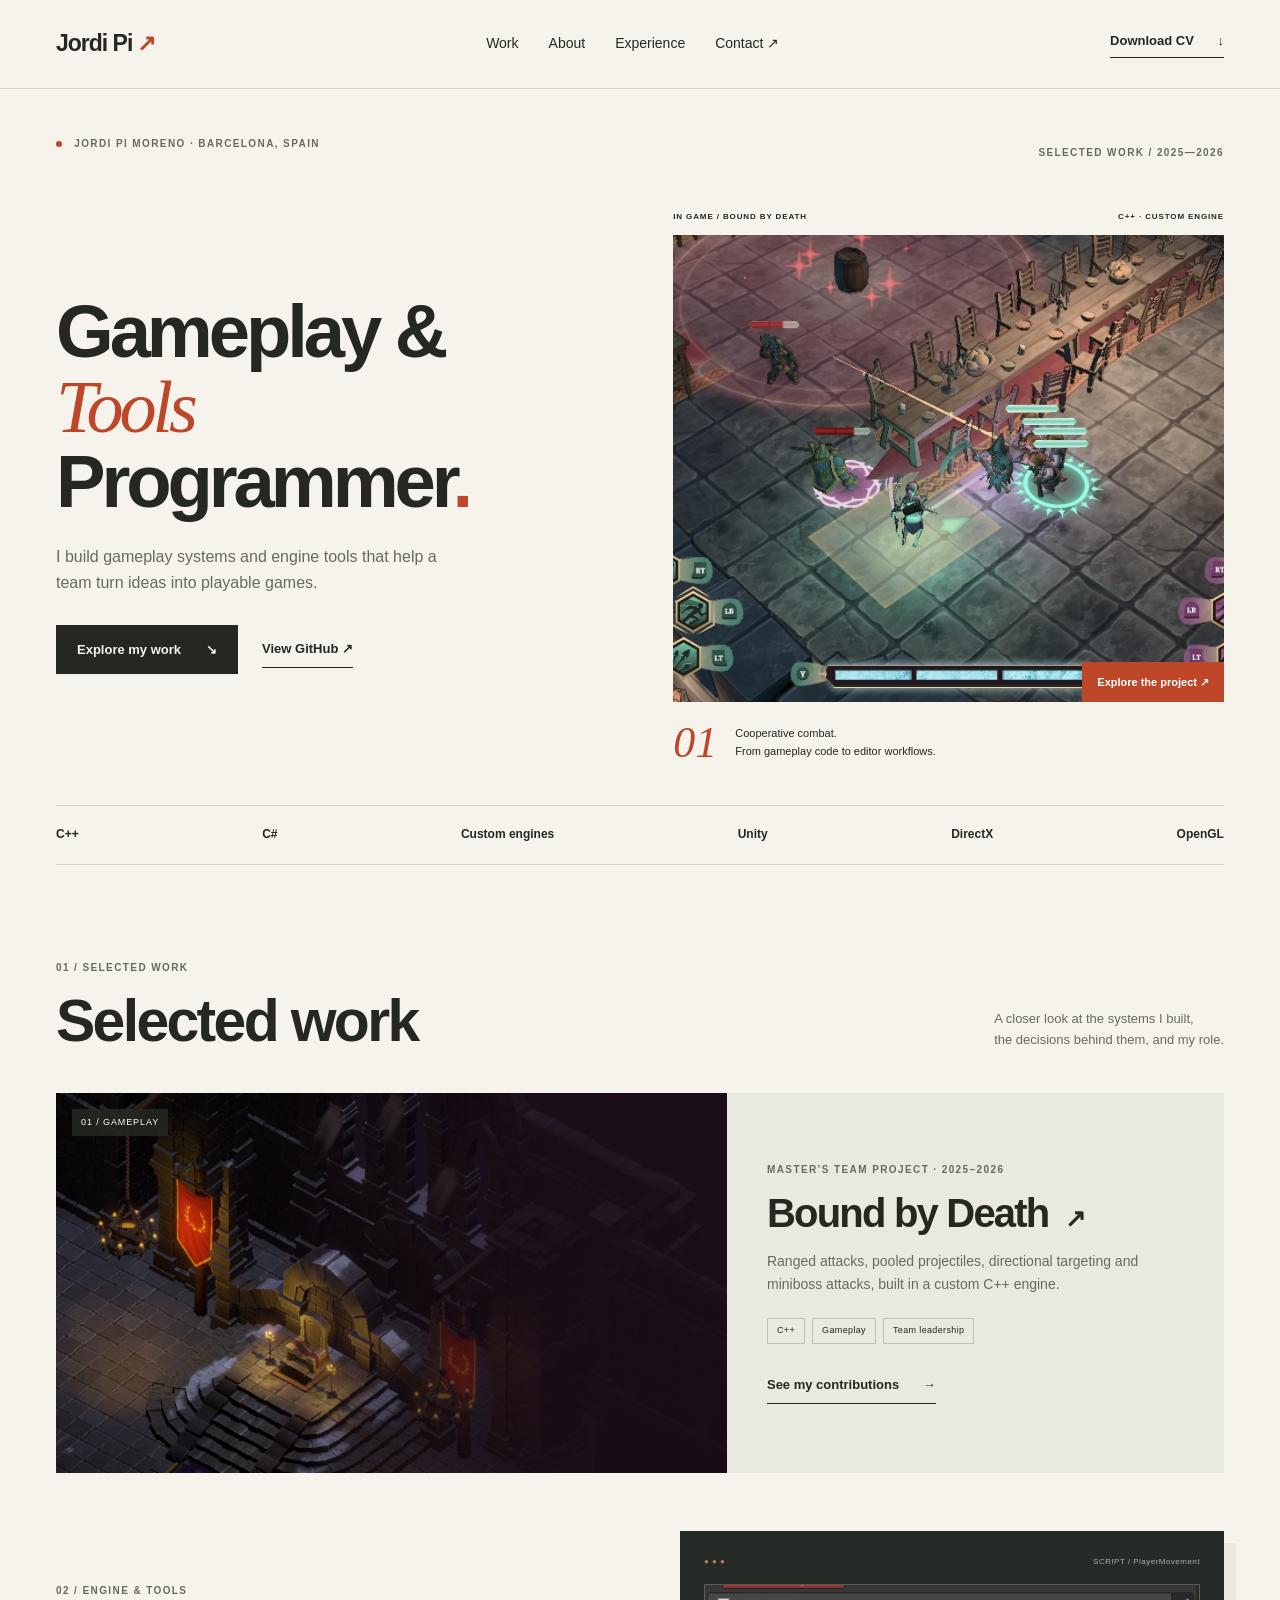
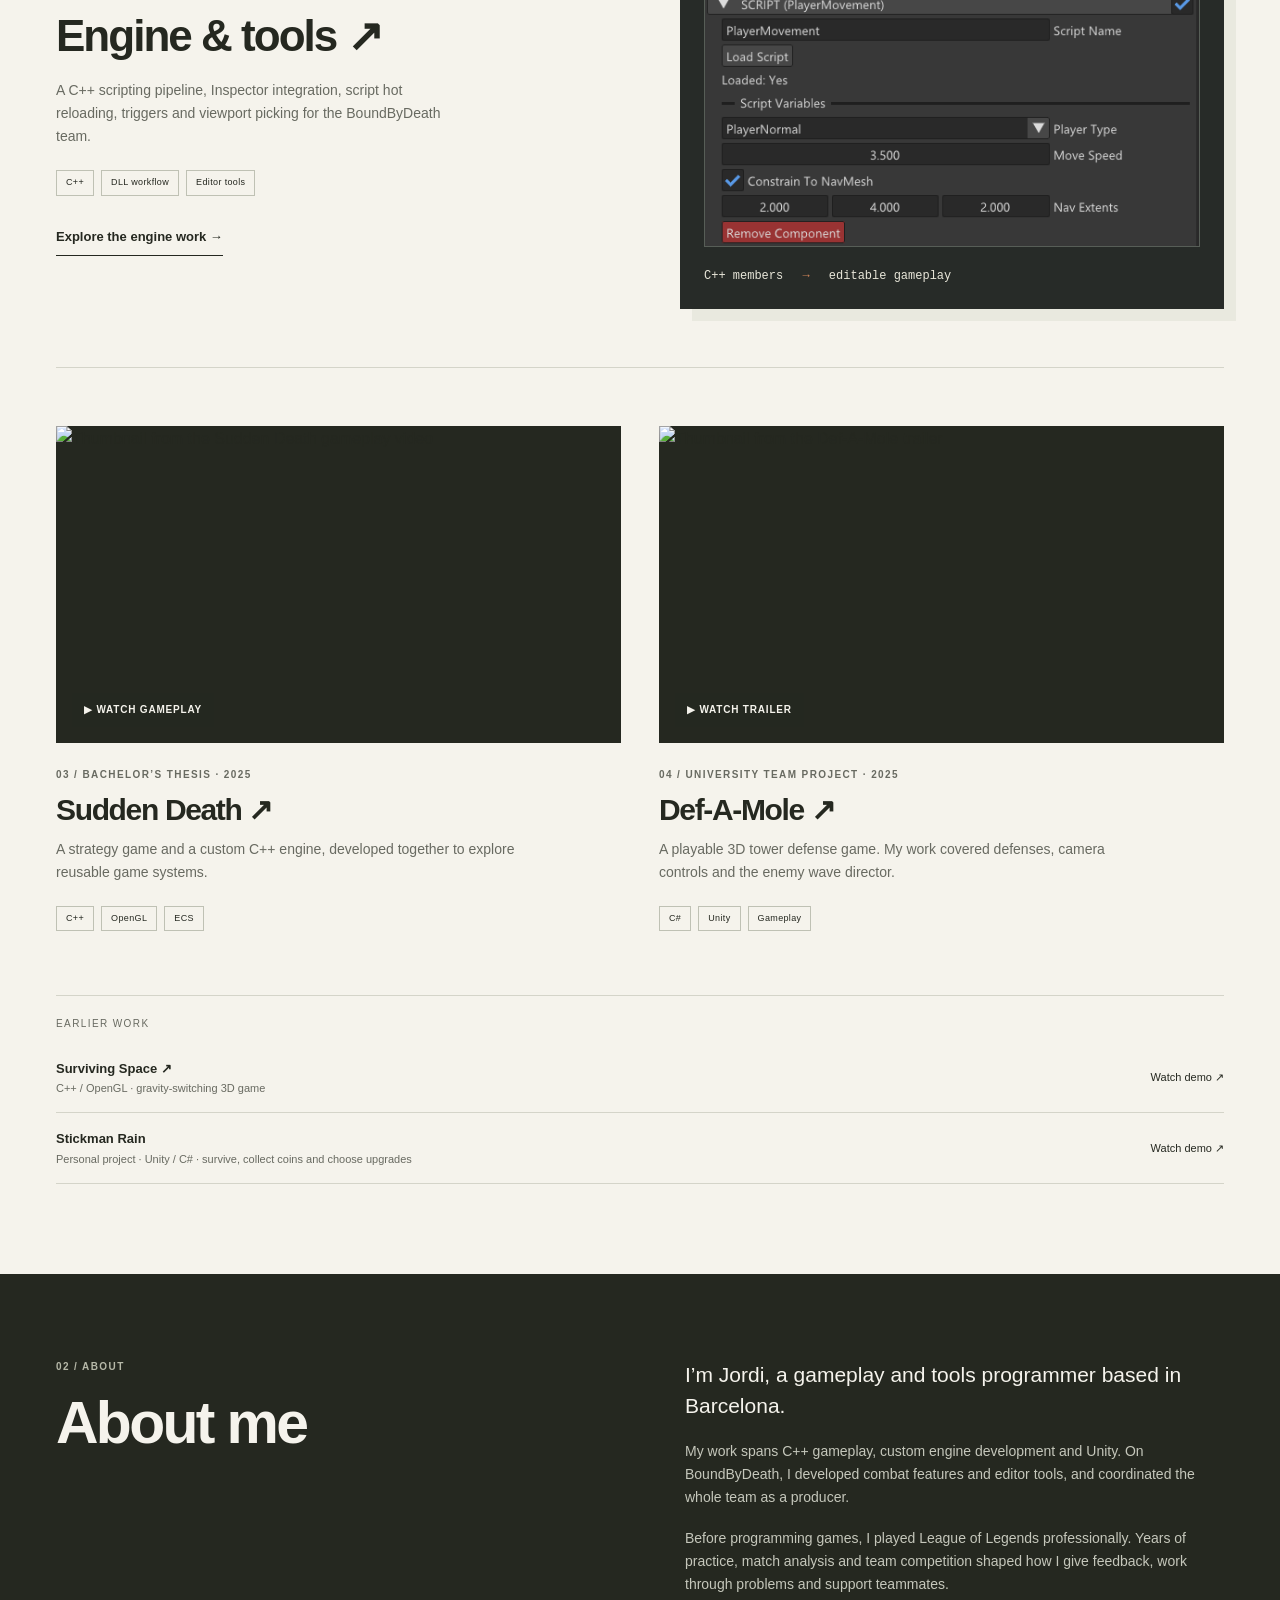
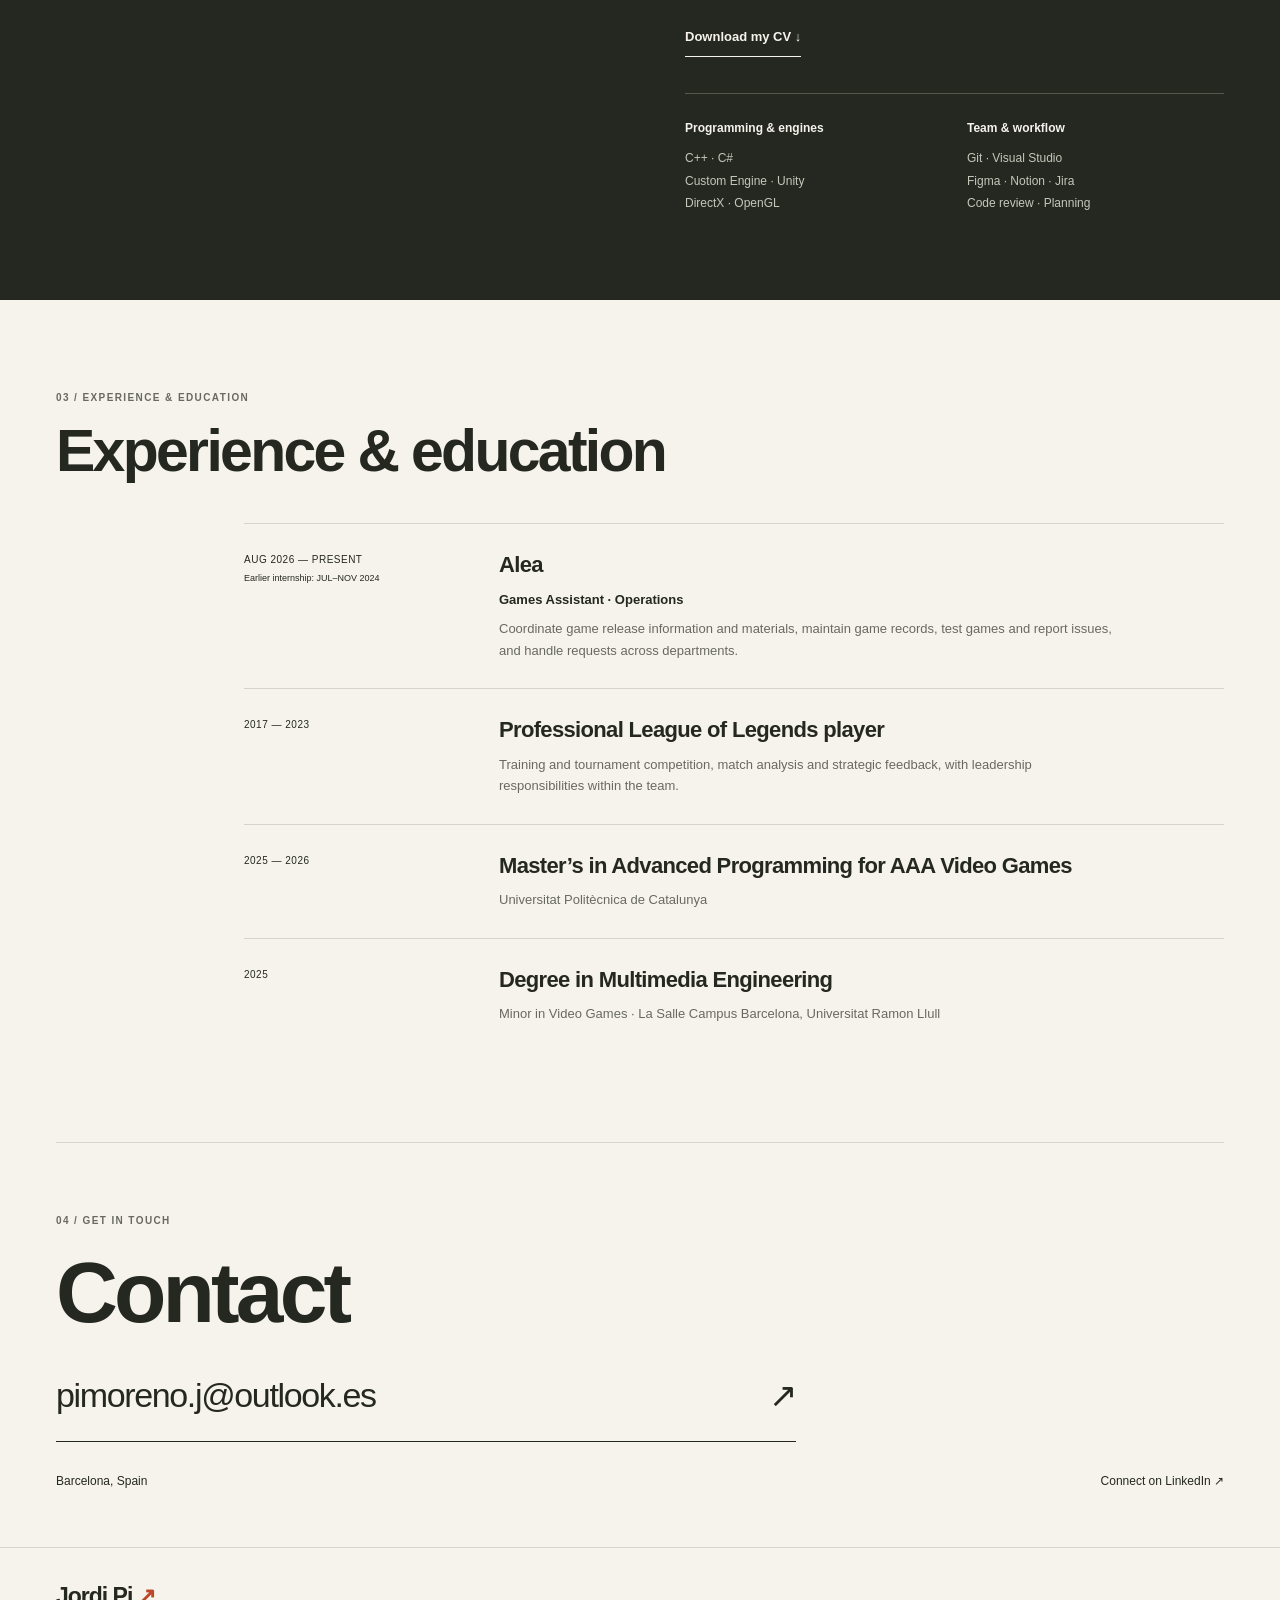
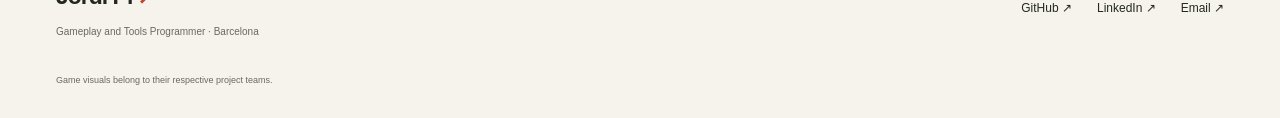
==== commit fe8b23dd: "Simplify portfolio copy and expand gameplay contributions" ====
--- a/index.html
+++ b/index.html
@@ -1,8 +1,8 @@
-<!doctype html><html lang="en"><head><meta charset="utf-8"><meta name="viewport" content="width=device-width, initial-scale=1"><meta name="theme-color" content="#f5f3ec"><title>Gameplay and Tools Programmer | Jordi Pi Moreno</title><meta name="description" content="Jordi Pi Moreno builds C++ gameplay systems and engine tools. Explore BoundByDeath, custom engine work, Sudden Death and Def-A-Mole."><meta property="og:title" content="Gameplay and Tools Programmer | Jordi Pi Moreno"><meta property="og:description" content="Jordi Pi Moreno builds C++ gameplay systems and engine tools. Explore BoundByDeath, custom engine work, Sudden Death and Def-A-Mole."><meta property="og:type" content="website"><link rel="icon" href="assets/favicon.svg" type="image/svg+xml"><link rel="stylesheet" href="assets/style.css"></head><body><a class="skip" href="#main">Skip to content</a><header class="site-header"><a class="wordmark" href="index.html" aria-label="Jordi Pi Moreno home">Jordi Pi<span class="mark">↗</span></a><nav aria-label="Main navigation"><a href="index.html#work">Work</a><a href="index.html#about">About</a><a href="index.html#experience">Experience</a><a href="mailto:pimoreno.j@outlook.es">Contact ↗</a></nav><a class="cv-link" href="assets/documents/Jordi_Pi_Moreno_CV.pdf" download>Download CV <span>↓</span></a></header><main id="main"><section class="hero wrap"><div class="hero-top"><p class="eyebrow"><span class="status-dot"></span> Jordi Pi Moreno · Barcelona, Spain</p><p class="edition">SELECTED WORK / 2025—2026</p></div><div class="hero-grid"><div class="hero-copy"><h1>Gameplay &amp;<br><em>Tools</em><br>Programmer<span class="orange">.</span></h1><p class="intro">I build combat systems in C++ and the engine tools that help a team turn ideas into playable games.</p><div class="hero-actions"><a class="button primary" href="#work">Explore my work <span>↘</span></a><a class="text-link" href="https://github.com/JorxPi">View GitHub ↗</a></div></div><div class="hero-visual"><div class="image-label"><span>IN GAME / BOUND BY DEATH</span><span>C++ · CUSTOM ENGINE</span></div><a class="hero-image" href="bound-by-death.html" aria-label="Explore my BoundByDeath contributions"><img src="assets/images/execution_gameplay.png" alt="Two players fighting enemies in BoundByDeath, with the shared Reaper Gauge visible" fetchpriority="high" width="960" height="531"><span class="image-open">Explore the project ↗</span></a><div class="hero-note"><span class="note-number">01</span><p>Cooperative combat.<br>From gameplay code to editor workflows.</p></div></div></div><div class="expertise-line"><span>C++</span><span>C#</span><span>Custom engines</span><span>Unity</span><span>DirectX</span><span>OpenGL</span></div></section>
-<section id="work" class="work-section wrap"><div class="section-heading"><div><p class="eyebrow">01 / Selected work</p><h2>Games, and what<br>makes them work.</h2></div><p>A closer look at the systems I built,<br>the decisions behind them, and my role.</p></div>
-<article class="featured-project"><a class="featured-image" href="bound-by-death.html"><img src="assets/images/main_menu.png" alt="BoundByDeath main-menu background artwork showing the throne room" loading="lazy" width="1920" height="1080"><span class="image-corner">01 / GAMEPLAY</span></a><div class="featured-copy"><p class="eyebrow">MASTER’S TEAM PROJECT · 2025–2026</p><h3><a href="bound-by-death.html">Bound by Death <span>↗</span></a></h3><p class="project-subtitle">Asymmetric co-op, shared combat.</p><p>Ranged attacks, pooled projectiles, directional targeting and miniboss attacks, built in a custom C++ engine.</p><ul class="tags"><li>C++</li><li>Gameplay</li><li>Team leadership</li></ul><a class="text-link" href="bound-by-death.html">See my contributions <span>→</span></a></div></article>
-<article class="engine-feature"><div><p class="eyebrow">02 / ENGINE &amp; TOOLS</p><h3><a href="engine-tools.html">The tools behind<br>the game. <span>↗</span></a></h3><p>A C++ scripting pipeline, Inspector integration, script hot reloading, triggers and viewport picking for the BoundByDeath team.</p><ul class="tags"><li>C++</li><li>DLL workflow</li><li>Editor tools</li></ul><a class="text-link" href="engine-tools.html">Explore the engine work →</a></div><a class="engine-art" href="engine-tools.html" aria-label="Explore engine tools"><div class="editor-bar"><span>● ● ●</span><span>SCRIPT / PlayerMovement</span></div><img src="assets/images/fields_inspector.png" alt="PlayerMovement script fields exposed in the engine Inspector" loading="lazy" width="533" height="281"><div class="code-tag">C++ members <span>→</span> editable gameplay</div></a></article>
+<!doctype html><html lang="en"><head><meta charset="utf-8"><meta name="viewport" content="width=device-width, initial-scale=1"><meta name="theme-color" content="#f5f3ec"><title>Gameplay and Tools Programmer | Jordi Pi Moreno</title><meta name="description" content="Jordi Pi Moreno builds C++ gameplay systems and engine tools. Explore BoundByDeath, custom engine work, Sudden Death and Def-A-Mole."><meta property="og:title" content="Gameplay and Tools Programmer | Jordi Pi Moreno"><meta property="og:description" content="Jordi Pi Moreno builds C++ gameplay systems and engine tools. Explore BoundByDeath, custom engine work, Sudden Death and Def-A-Mole."><meta property="og:type" content="website"><link rel="icon" href="assets/favicon.svg" type="image/svg+xml"><link rel="stylesheet" href="assets/style.css"></head><body><a class="skip" href="#main">Skip to content</a><header class="site-header"><a class="wordmark" href="index.html" aria-label="Jordi Pi Moreno home">Jordi Pi<span class="mark">↗</span></a><nav aria-label="Main navigation"><a href="index.html#work">Work</a><a href="index.html#about">About</a><a href="index.html#experience">Experience</a><a href="mailto:pimoreno.j@outlook.es">Contact ↗</a></nav><a class="cv-link" href="assets/documents/Jordi_Pi_Moreno_CV.pdf" download>Download CV <span>↓</span></a></header><main id="main"><section class="hero wrap"><div class="hero-top"><p class="eyebrow"><span class="status-dot"></span> Jordi Pi Moreno · Barcelona, Spain</p><p class="edition">SELECTED WORK / 2025—2026</p></div><div class="hero-grid"><div class="hero-copy"><h1>Gameplay &amp;<br><em>Tools</em><br>Programmer<span class="orange">.</span></h1><p class="intro">I build gameplay systems and engine tools that help a team turn ideas into playable games.</p><div class="hero-actions"><a class="button primary" href="#work">Explore my work <span>↘</span></a><a class="text-link" href="https://github.com/JorxPi">View GitHub ↗</a></div></div><div class="hero-visual"><div class="image-label"><span>IN GAME / BOUND BY DEATH</span><span>C++ · CUSTOM ENGINE</span></div><a class="hero-image" href="bound-by-death.html" aria-label="Explore my BoundByDeath contributions"><img src="assets/images/execution_gameplay.png" alt="Two players fighting enemies in BoundByDeath, with the shared Reaper Gauge visible" fetchpriority="high" width="960" height="531"><span class="image-open">Explore the project ↗</span></a><div class="hero-note"><span class="note-number">01</span><p>Cooperative combat.<br>From gameplay code to editor workflows.</p></div></div></div><div class="expertise-line"><span>C++</span><span>C#</span><span>Custom engines</span><span>Unity</span><span>DirectX</span><span>OpenGL</span></div></section>
+<section id="work" class="work-section wrap"><div class="section-heading"><div><p class="eyebrow">01 / Selected work</p><h2>Selected work</h2></div><p>A closer look at the systems I built,<br>the decisions behind them, and my role.</p></div>
+<article class="featured-project"><a class="featured-image" href="bound-by-death.html"><img src="assets/images/main_menu.png" alt="BoundByDeath main-menu background artwork showing the throne room" loading="lazy" width="1920" height="1080"><span class="image-corner">01 / GAMEPLAY</span></a><div class="featured-copy"><p class="eyebrow">MASTER’S TEAM PROJECT · 2025–2026</p><h3><a href="bound-by-death.html">Bound by Death <span>↗</span></a></h3><p>Ranged attacks, pooled projectiles, directional targeting and miniboss attacks, built in a custom C++ engine.</p><ul class="tags"><li>C++</li><li>Gameplay</li><li>Team leadership</li></ul><a class="text-link" href="bound-by-death.html">See my contributions <span>→</span></a></div></article>
+<article class="engine-feature"><div><p class="eyebrow">02 / ENGINE &amp; TOOLS</p><h3><a href="engine-tools.html">Engine &amp; tools <span>↗</span></a></h3><p>A C++ scripting pipeline, Inspector integration, script hot reloading, triggers and viewport picking for the BoundByDeath team.</p><ul class="tags"><li>C++</li><li>DLL workflow</li><li>Editor tools</li></ul><a class="text-link" href="engine-tools.html">Explore the engine work →</a></div><a class="engine-art" href="engine-tools.html" aria-label="Explore engine tools"><div class="editor-bar"><span>● ● ●</span><span>SCRIPT / PlayerMovement</span></div><img src="assets/images/fields_inspector.png" alt="PlayerMovement script fields exposed in the engine Inspector" loading="lazy" width="533" height="281"><div class="code-tag">C++ members <span>→</span> editable gameplay</div></a></article>
 <div class="project-pair"><article class="small-project"><a class="project-video-cover" href="sudden-death.html" aria-label="Watch Sudden Death gameplay and read the project"><img src="https://i.ytimg.com/vi/ZcBAoJ-aycY/hqdefault.jpg" alt="Thumbnail from the Sudden Death gameplay video" loading="lazy" width="480" height="360"><span>▶ WATCH GAMEPLAY</span></a><p class="eyebrow">03 / BACHELOR’S THESIS · 2025</p><h3><a href="sudden-death.html">Sudden Death ↗</a></h3><p>A strategy game and a custom C++ engine, developed together to explore reusable game systems.</p><ul class="tags"><li>C++</li><li>OpenGL</li><li>ECS</li></ul></article><article class="small-project"><a class="project-video-cover" href="def-a-mole.html" aria-label="Watch the Def-A-Mole trailer and read the project"><img src="https://i.ytimg.com/vi/zl9m7LViXJw/hqdefault.jpg" alt="Thumbnail from the Def-A-Mole trailer" loading="lazy" width="480" height="360"><span>▶ WATCH TRAILER</span></a><p class="eyebrow">04 / UNIVERSITY TEAM PROJECT · 2025</p><h3><a href="def-a-mole.html">Def-A-Mole ↗</a></h3><p>A playable 3D tower defense game. My work covered defenses, camera controls and the enemy wave director.</p><ul class="tags"><li>C#</li><li>Unity</li><li>Gameplay</li></ul></article></div><div class="more-work"><p>Earlier work</p><div class="earlier-project"><a href="https://github.com/JorxPi/Surviving-Space">Surviving Space ↗ <span>C++ / OpenGL · gravity-switching 3D game</span></a><a href="https://www.youtube.com/watch?v=R5BXONL6Uss">Watch demo ↗</a></div><div class="earlier-project"><div><strong>Stickman Rain</strong><span>Personal project · Unity / C# · survive, collect coins and choose upgrades</span></div><a href="https://www.youtube.com/watch?v=lemHqWVhc8E">Watch demo ↗</a></div></div></section>
-<section id="about" class="about-section"><div class="wrap about-grid"><div><p class="eyebrow">02 / About</p><h2>A player’s eye.<br>A programmer’s<br><em>curiosity.</em></h2></div><div class="about-copy"><p class="large-copy">I’m Jordi, a gameplay and tools programmer based in Barcelona. I enjoy the point where a game mechanic becomes a reusable system.</p><p>My work spans C++ gameplay, custom engine development and Unity. On BoundByDeath, I moved between combat features, editor tools and coordinating the gameplay programming team.</p><p>Before programming games, I played League of Legends professionally. Years of practice, match analysis and team competition shaped how I give feedback, work through problems and support teammates.</p><a class="text-link" href="assets/documents/Jordi_Pi_Moreno_CV.pdf" download>Download my CV ↓</a><div class="skill-columns"><div><h3>Programming &amp; engines</h3><p>C++ · C#<br>Custom Engine · Unity<br>DirectX · OpenGL</p></div><div><h3>Team &amp; workflow</h3><p>Git · Visual Studio<br>Figma · Notion · Jira<br>Code review · Planning</p></div></div></div></div></section>
-<section id="experience" class="experience-section wrap"><div class="section-heading"><div><p class="eyebrow">03 / Experience &amp; education</p><h2>Beyond the code.</h2></div></div><div class="timeline"><article><p class="timeline-date">AUG 2026 — PRESENT<br><small>Earlier internship: JUL–NOV 2024</small></p><div><h3>Alea</h3><p class="timeline-role">Games Assistant · Operations</p><p>Coordinate game release information and materials, maintain game records, test games and report issues, and handle requests across departments.</p></div></article><article><p class="timeline-date">2017 — 2023</p><div><h3>Professional League of Legends player</h3><p>Training and tournament competition, match analysis and strategic feedback, with leadership responsibilities within the team.</p></div></article><article><p class="timeline-date">2025 — 2026</p><div><h3>Master’s in Advanced Programming for AAA Video Games</h3><p>Universitat Politècnica de Catalunya</p></div></article><article><p class="timeline-date">2025</p><div><h3>Degree in Multimedia Engineering</h3><p>Minor in Video Games · La Salle Campus Barcelona, Universitat Ramon Llull</p></div></article></div></section>
-<section class="contact-section wrap"><p class="eyebrow">04 / Get in touch</p><h2>Let’s talk<br><em>games &amp; systems.</em></h2><a class="contact-email" href="mailto:pimoreno.j@outlook.es">pimoreno.j@outlook.es <span>↗</span></a><div class="contact-bottom"><p>Barcelona, Spain</p><a href="https://www.linkedin.com/in/jordi-pi-moreno-0047b5302/">Connect on LinkedIn ↗</a></div></section></main><footer class="site-footer"><div><a class="wordmark" href="index.html">Jordi Pi<span class="mark">↗</span></a><p>Gameplay and Tools Programmer · Barcelona</p></div><div class="footer-links"><a href="https://github.com/JorxPi">GitHub ↗</a><a href="https://www.linkedin.com/in/jordi-pi-moreno-0047b5302/">LinkedIn ↗</a><a href="mailto:pimoreno.j@outlook.es">Email ↗</a></div><p class="credits">Game visuals belong to their respective project teams.<br>Portfolio design and code prepared for Jordi Pi Moreno.</p></footer><dialog id="image-dialog" aria-label="Expanded project image"><button class="close-dialog" aria-label="Close image">Close ×</button><img alt=""><p></p></dialog><script src="assets/site.js" defer></script></body></html>+<section id="about" class="about-section"><div class="wrap about-grid"><div><p class="eyebrow">02 / About</p><h2>About me</h2></div><div class="about-copy"><p class="large-copy">I’m Jordi, a gameplay and tools programmer based in Barcelona.</p><p>My work spans C++ gameplay, custom engine development and Unity. On BoundByDeath, I developed combat features and editor tools, and coordinated the whole team as a producer.</p><p>Before programming games, I played League of Legends professionally. Years of practice, match analysis and team competition shaped how I give feedback, work through problems and support teammates.</p><a class="text-link" href="assets/documents/Jordi_Pi_Moreno_CV.pdf" download>Download my CV ↓</a><div class="skill-columns"><div><h3>Programming &amp; engines</h3><p>C++ · C#<br>Custom Engine · Unity<br>DirectX · OpenGL</p></div><div><h3>Team &amp; workflow</h3><p>Git · Visual Studio<br>Figma · Notion · Jira<br>Code review · Planning</p></div></div></div></div></section>
+<section id="experience" class="experience-section wrap"><div class="section-heading"><div><p class="eyebrow">03 / Experience &amp; education</p><h2>Experience &amp; education</h2></div></div><div class="timeline"><article><p class="timeline-date">AUG 2026 — PRESENT<br><small>Earlier internship: JUL–NOV 2024</small></p><div><h3>Alea</h3><p class="timeline-role">Games Assistant · Operations</p><p>Coordinate game release information and materials, maintain game records, test games and report issues, and handle requests across departments.</p></div></article><article><p class="timeline-date">2017 — 2023</p><div><h3>Professional League of Legends player</h3><p>Training and tournament competition, match analysis and strategic feedback, with leadership responsibilities within the team.</p></div></article><article><p class="timeline-date">2025 — 2026</p><div><h3>Master’s in Advanced Programming for AAA Video Games</h3><p>Universitat Politècnica de Catalunya</p></div></article><article><p class="timeline-date">2025</p><div><h3>Degree in Multimedia Engineering</h3><p>Minor in Video Games · La Salle Campus Barcelona, Universitat Ramon Llull</p></div></article></div></section>
+<section class="contact-section wrap"><p class="eyebrow">04 / Get in touch</p><h2>Contact</h2><a class="contact-email" href="mailto:pimoreno.j@outlook.es">pimoreno.j@outlook.es <span>↗</span></a><div class="contact-bottom"><p>Barcelona, Spain</p><a href="https://www.linkedin.com/in/jordi-pi-moreno-0047b5302/">Connect on LinkedIn ↗</a></div></section></main><footer class="site-footer"><div><a class="wordmark" href="index.html">Jordi Pi<span class="mark">↗</span></a><p>Gameplay and Tools Programmer · Barcelona</p></div><div class="footer-links"><a href="https://github.com/JorxPi">GitHub ↗</a><a href="https://www.linkedin.com/in/jordi-pi-moreno-0047b5302/">LinkedIn ↗</a><a href="mailto:pimoreno.j@outlook.es">Email ↗</a></div><p class="credits">Game visuals belong to their respective project teams.<br></p></footer><dialog id="image-dialog" aria-label="Expanded project image"><button class="close-dialog" aria-label="Close image">Close ×</button><img alt=""><p></p></dialog><script src="assets/site.js" defer></script></body></html>
--- a/assets/style.css
+++ b/assets/style.css
@@ -1,4 +1,5 @@
 @charset "UTF-8";
+.screenshot-pair{display:grid;grid-template-columns:1fr 1fr;gap:24px;align-items:start}.compact-figure{max-width:560px}.compact-figure img{max-height:380px;object-position:left center}.case-content>section>h2:first-child{margin-top:0}.case-content>section>h2:first-child+p{margin-top:22px}@media(max-width:760px){.screenshot-pair{grid-template-columns:1fr;gap:0}.compact-figure{max-width:100%}}
 .video-section{padding-bottom:42px}.video-heading{display:flex;justify-content:space-between;align-items:center;gap:20px;margin-bottom:16px}.video-frame{aspect-ratio:16/9;background:#252820}.video-frame iframe{width:100%;height:100%;border:0;display:block}.video-caption{font-size:12px;color:#686a61;margin-top:12px}.project-video-cover{position:relative;display:block;margin-bottom:24px;background:#252820;overflow:hidden}.project-video-cover img{aspect-ratio:16/9;object-fit:cover;transition:transform .3s}.project-video-cover:hover img{transform:scale(1.025)}.project-video-cover>span{position:absolute;bottom:16px;left:16px;background:#252820e8;color:#f5f3ec;font-size:10px;font-weight:700;letter-spacing:.08em;padding:9px 12px}.earlier-project{display:flex;justify-content:space-between;align-items:center;gap:20px;padding:15px 0;border-bottom:1px solid #d4d4c9;font-size:13px}.earlier-project>a:first-child{font-weight:700}.earlier-project span{display:block;font-weight:400;font-size:11px;color:#686a61}.earlier-project>a:last-child{font-size:11px;white-space:nowrap}@media(max-width:760px){.video-heading{align-items:flex-start}.video-heading .text-link{font-size:10px;white-space:nowrap}.video-heading .eyebrow{font-size:9px}.video-caption{font-size:10px}.project-video-cover>span{font-size:9px}.earlier-project{font-size:12px;gap:12px}.earlier-project span{font-size:10px}}
 :root{--paper:#f5f3ec;--ink:#252820;--muted:#686a61;--orange:#bd4728;--line:#d4d4c9;--soft:#e9e9df;--serif:Georgia,'Times New Roman',serif;--sans:Arial,Helvetica,sans-serif}*{box-sizing:border-box}html{scroll-behavior:smooth;scroll-padding-top:100px}body{margin:0;background:var(--paper);color:var(--ink);font:16px/1.65 var(--sans);-webkit-font-smoothing:antialiased}a{color:inherit;text-decoration:none}a:hover{color:var(--orange)}a:focus-visible,button:focus-visible,summary:focus-visible{outline:3px solid var(--orange);outline-offset:5px}img{display:block;width:100%;height:auto}button{font:inherit}h1,h2,h3,p,figure{margin:0}h1,h2,h3{line-height:1.04;letter-spacing:-.045em}p+p{margin-top:18px}em{font-family:var(--serif);font-weight:400}h2{font-size:clamp(35px,4.6vw,64px);font-weight:600}h3{font-size:30px;font-weight:600}small{font-size:.8em}.wrap{width:min(1280px,calc(100% - 112px));margin:auto}.skip{position:fixed;left:20px;top:-100px;z-index:100;padding:10px;background:var(--paper)}.skip:focus{top:10px}.site-header{max-width:1440px;margin:auto;padding:25px 56px;display:flex;align-items:center;justify-content:space-between;gap:24px;border-bottom:1px solid var(--line)}.wordmark{font-size:23px;font-weight:750;letter-spacing:-1px;white-space:nowrap}.mark{color:var(--orange);display:inline-block;margin-left:5px}.site-header nav{display:flex;gap:30px;font-size:14px}.cv-link{font-size:13px;font-weight:700;border-bottom:1px solid var(--ink);padding-bottom:5px}.cv-link span{margin-left:20px}.hero{padding-top:38px}.hero-top{display:flex;justify-content:space-between;align-items:center;gap:20px}.eyebrow,.edition{font-size:10px;letter-spacing:.14em;text-transform:uppercase;font-weight:700;line-height:1.5}.eyebrow{color:var(--muted)}.edition{color:var(--muted);white-space:nowrap}.status-dot{display:inline-block;width:6px;height:6px;border-radius:50%;background:var(--orange);vertical-align:middle;margin-right:8px}.hero-grid{display:grid;grid-template-columns:1.03fr 1fr;gap:50px;align-items:center;padding:44px 0 40px}.hero h1{font-size:clamp(47px,5.8vw,85px);font-weight:600;line-height:1.01;letter-spacing:-.055em}.hero h1 em{color:var(--orange)}.orange{color:var(--orange)}.intro{color:var(--muted);max-width:420px;font-size:16px;line-height:1.65;margin-top:24px}.hero-actions{display:flex;align-items:center;gap:24px;margin-top:28px}.button{padding:13px 20px;display:inline-flex;align-items:center;gap:25px;font-size:13px;font-weight:700;border:1px solid transparent;transition:background .18s,transform .18s}.button:hover{transform:translateY(-2px)}.primary{background:var(--ink);color:var(--paper)}.primary:hover{background:var(--orange);color:white}.secondary{border-color:var(--line)}.text-link{font-weight:700;font-size:13px;display:inline-block;padding:8px 0;border-bottom:1px solid currentColor}.text-link span{margin-left:20px}.hero-visual{padding-top:6px}.image-label{font-size:8px;letter-spacing:.11em;font-weight:700;display:flex;justify-content:space-between;gap:12px;padding-bottom:12px}.hero-image{position:relative;display:block;overflow:hidden;background:var(--ink)}.hero-image img{aspect-ratio:1.18;object-fit:cover;object-position:47% center;transition:transform .5s}.hero-image:hover img{transform:scale(1.035)}.image-open{position:absolute;bottom:0;right:0;background:var(--orange);color:white;padding:11px 15px;font-size:11px;font-weight:700}.hero-note{display:flex;gap:18px;align-items:center;padding:19px 0 0}.note-number{font-size:44px;line-height:1;color:var(--orange);font-family:var(--serif);font-style:italic}.hero-note p{font-size:11px;line-height:1.6}.expertise-line{padding:19px 0;border-top:1px solid var(--line);border-bottom:1px solid var(--line);display:flex;justify-content:space-between;font-size:12px;font-weight:700}.work-section{padding-top:95px;padding-bottom:90px}.section-heading{display:flex;align-items:flex-end;justify-content:space-between;gap:30px;margin-bottom:42px}.section-heading h2{margin-top:15px}.section-heading>p{color:var(--muted);font-size:13px;max-width:310px}.featured-project{display:grid;grid-template-columns:1.35fr 1fr;background:var(--soft);align-items:center}.featured-image{position:relative;display:block;overflow:hidden;height:100%}.featured-image img{height:100%;min-height:380px;object-fit:cover;object-position:50%}.image-corner{position:absolute;left:16px;top:16px;color:white;background:#252820d9;padding:6px 9px;font-size:9px;letter-spacing:.1em}.featured-copy{padding:40px}.featured-copy h3{font-size:40px;margin-top:16px}.featured-copy h3 span{font-size:25px;margin-left:7px}.featured-copy>p:not(.eyebrow){font-size:14px;color:var(--muted);margin-top:16px}.featured-copy .project-subtitle{font-size:18px!important;color:var(--ink)!important;line-height:1.4}.tags{display:flex;flex-wrap:wrap;gap:7px;list-style:none;padding:0;margin:22px 0}.tags li{font-size:9px;letter-spacing:.04em;padding:5px 9px;border:1px solid #bfc1b4;line-height:1.5}.engine-feature{display:grid;grid-template-columns:1fr 1fr;gap:80px;padding:58px 0;border-bottom:1px solid var(--line);align-items:center}.engine-feature h3{font-size:44px;margin:15px 0 20px}.engine-feature p:not(.eyebrow){font-size:14px;color:var(--muted);max-width:410px}.engine-art{background:#272b28;padding:24px;box-shadow:12px 12px 0 var(--soft)}.editor-bar{display:flex;justify-content:space-between;color:#a8b1a8;font-size:8px;letter-spacing:.06em;padding-bottom:16px}.editor-bar span:first-child{color:#c97a55}.engine-art img{border:1px solid #575e57}.code-tag{color:#e8e6d9;font:12px/1.5 Consolas,monospace;padding-top:20px}.code-tag span{color:#d28559;margin:0 12px}.project-pair{display:grid;grid-template-columns:1fr 1fr;gap:38px;padding-top:58px}.concept-art{position:relative;height:300px;display:block;overflow:hidden;padding:28px;margin-bottom:24px}.strategy-art{background:#dedfd3}.mole-art{background:#e4be94}.art-label,.art-note{position:absolute;font-size:8px;letter-spacing:.12em;font-weight:700;z-index:1}.art-label{top:24px;left:27px}.art-note{bottom:24px;left:27px}.art-title{position:relative;display:block;font-size:64px;letter-spacing:-.065em;line-height:.9;padding-top:52px;font-weight:700;z-index:1;color:var(--ink)}.art-title em{font-size:1.1em}.strategy-grid{display:grid;grid-template-columns:repeat(4,48px);gap:6px;position:absolute;right:-15px;top:55px;transform:rotate(-20deg);opacity:.4}.strategy-grid i{height:48px;border:1px solid #7f8970}.strategy-grid i:nth-child(6),.strategy-grid i:nth-child(11){background:#717b62}.wave-lines{position:absolute;right:-40px;bottom:-40px;width:260px;height:260px}.wave-lines i{position:absolute;inset:0;border:1px solid #805e36;border-radius:50%;opacity:.45}.wave-lines i:nth-child(2){inset:35px}.wave-lines i:nth-child(3){inset:70px;background:#a56d37}.small-project h3{margin:12px 0;font-size:30px}.small-project>p:not(.eyebrow){color:var(--muted);font-size:14px;max-width:460px}.more-work{margin-top:42px;border-top:1px solid var(--line)}.more-work>p{padding:20px 0 10px;font-size:10px;text-transform:uppercase;letter-spacing:.14em;color:var(--muted)}.more-work>a{display:flex;justify-content:space-between;align-items:center;gap:20px;padding:14px 0;border-bottom:1px solid var(--line);font-size:14px;font-weight:700}.more-work>a span{font-size:12px;font-weight:400;color:var(--muted);margin-left:auto}.about-section{background:var(--ink);color:var(--paper);padding:85px 0}.about-section .eyebrow{color:#b6b8a8}.about-grid{display:grid;grid-template-columns:1fr 1fr;gap:90px}.about-grid h2{margin-top:18px}.about-grid h2 em{color:#d88d66}.about-copy>p:not(.large-copy){font-size:14px;color:#c5c7bb}.large-copy{font-size:21px;line-height:1.5}.about-copy>.text-link{margin-top:22px}.skill-columns{display:grid;grid-template-columns:1fr 1fr;gap:25px;border-top:1px solid #55594c;margin-top:36px;padding-top:25px}.skill-columns h3{font-size:12px;letter-spacing:0;line-height:1.5;margin-bottom:10px}.skill-columns p{font-size:12px;color:#c5c7bb;line-height:1.9}.experience-section{padding:90px 0}.timeline{max-width:980px;margin-left:auto}.timeline article{display:grid;grid-template-columns:230px 1fr;gap:25px;padding:27px 0;border-top:1px solid var(--line)}.timeline h3{font-size:22px;letter-spacing:-.03em;line-height:1.25;margin-bottom:10px}.timeline article p:not(.timeline-date){font-size:13px;color:var(--muted);max-width:620px}.timeline-date{font-size:10px;line-height:1.8;letter-spacing:.05em}.timeline-date small{font-size:9px;letter-spacing:0}.timeline .timeline-role{font-weight:700;color:var(--ink)!important}.timeline p+p{margin-top:8px}.contact-section{border-top:1px solid var(--line);padding:70px 0 55px}.contact-section h2{font-size:clamp(44px,6.7vw,88px);margin:20px 0 30px}.contact-section h2 em{color:var(--orange)}.contact-email{display:flex;align-items:center;justify-content:space-between;font-size:clamp(18px,3vw,34px);letter-spacing:-.04em;border-bottom:1px solid var(--ink);padding-bottom:18px;max-width:740px}.contact-bottom{display:flex;justify-content:space-between;font-size:12px;padding-top:30px}.site-footer{padding:30px 56px;border-top:1px solid var(--line);display:grid;grid-template-columns:1fr auto;gap:25px;max-width:1440px;margin:auto}.site-footer p{font-size:10px;color:var(--muted);margin-top:8px}.footer-links{display:flex;align-items:center;gap:25px;font-size:12px}.credits{grid-column:1/-1;font-size:9px!important}.case-intro{padding:35px 0 45px}.back-link{font-size:12px;display:inline-block;margin-bottom:35px}.case-intro h1{font-size:clamp(48px,7.3vw,100px);margin:18px 0 20px}.case-subtitle{font-size:24px;font-family:var(--serif);font-style:italic;line-height:1.4;color:var(--muted)}.case-meta{display:grid;grid-template-columns:1fr 1fr 1fr;gap:30px;border-top:1px solid var(--line);margin-top:35px;padding-top:22px}.case-meta span{font-size:9px;letter-spacing:.13em;font-weight:700;color:var(--muted)}.case-meta p{font-size:12px;line-height:1.6;margin-top:7px}.case-links{display:flex;flex-wrap:wrap;gap:12px;margin-top:25px}.case-links:empty{display:none}.case-cover{padding-bottom:30px}.case-cover img{max-height:610px;object-fit:cover}.project-figure{margin:28px 0}.zoom-image{display:block;width:100%;border:0;background:transparent;padding:0;cursor:zoom-in}.zoom-image img{max-height:620px;object-fit:contain;background:#e9e9df}.project-figure figcaption{font-size:11px;line-height:1.65;color:var(--muted);padding-top:10px}.case-layout{display:grid;grid-template-columns:190px minmax(0,1fr);gap:75px;padding-bottom:70px}.case-index{position:sticky;top:30px;align-self:start;padding-top:45px}.case-index a{display:block;font-size:12px;padding:10px 0;border-bottom:1px solid var(--line)}.case-index p{margin-bottom:13px}.case-content{max-width:860px}.case-content section{padding:50px 0;border-bottom:1px solid var(--line);scroll-margin-top:25px}.case-content h2{font-size:46px;margin:16px 0 24px}.case-content h3{font-size:25px;margin:30px 0 16px}.case-content p{font-size:15px;color:var(--muted)}.case-content .lead{font-size:20px;line-height:1.55;color:var(--ink)}.case-content p+.project-figure{margin-top:30px}.diagram{background:#fff;padding:15px}.diagram figcaption{padding:10px}.case-content details{margin-top:24px;border-top:1px solid var(--line);border-bottom:1px solid var(--line)}.case-content summary{cursor:pointer;display:flex;justify-content:space-between;padding:15px 0;font-size:12px;font-weight:700;list-style:none}.case-content summary::-webkit-details-marker{display:none}.case-content details[open] summary span{transform:rotate(45deg)}.case-content details p{padding-bottom:18px;font-size:12px}.case-content details a{text-decoration:underline;text-underline-offset:3px}.reload-flow{list-style:none;padding:0;display:grid;grid-template-columns:repeat(4,1fr);border:1px solid var(--line);margin:28px 0}.reload-flow li{padding:14px;font-size:11px;border-right:1px solid var(--line)}.reload-flow li:last-child{border-right:0}.reload-flow span{display:block;color:var(--orange);font-family:var(--serif);font-size:26px;font-style:italic;margin-bottom:10px}.short-case{display:grid;grid-template-columns:1fr 1.3fr;gap:80px;border-top:1px solid var(--line);padding:60px 0 100px}.short-case h2{font-size:44px;margin-top:18px}.short-case p{color:var(--muted);font-size:15px}.short-case .lead{font-size:21px;color:var(--ink)}.system-diagram{background:var(--ink);color:var(--paper);padding:35px;margin-top:35px;text-align:center}.system-diagram>div{border:1px solid #777d6b;padding:15px;font-size:14px}.system-diagram>span{display:block;color:#dd9168;font-size:22px;padding:4px}.system-diagram small{display:block;margin-top:25px;font-size:8px;letter-spacing:.1em}.caption-note{font-size:10px!important;margin-top:8px!important}.contribution-list{margin-top:30px}.contribution-list>div{border-top:1px solid var(--line);padding:20px 0}.contribution-list span{color:var(--orange);font-size:12px}.contribution-list h3{font-size:25px;margin:8px 0 12px}.contribution-list p{font-size:13px}dialog{border:0;padding:55px 25px 20px;background:var(--paper);color:var(--ink);max-width:min(1100px,94vw);max-height:94vh}dialog::backdrop{background:#131710e8}dialog img{max-height:75vh;width:auto;max-width:100%;margin:auto;object-fit:contain}dialog p{font-size:12px;margin-top:14px}dialog .close-dialog{position:absolute;top:12px;right:20px;border:0;background:none;cursor:pointer;font-size:13px;padding:8px}body.modal-open{overflow:hidden}
 @media(min-width:1500px){.hero-grid{gap:85px}.hero h1{font-size:88px}}
